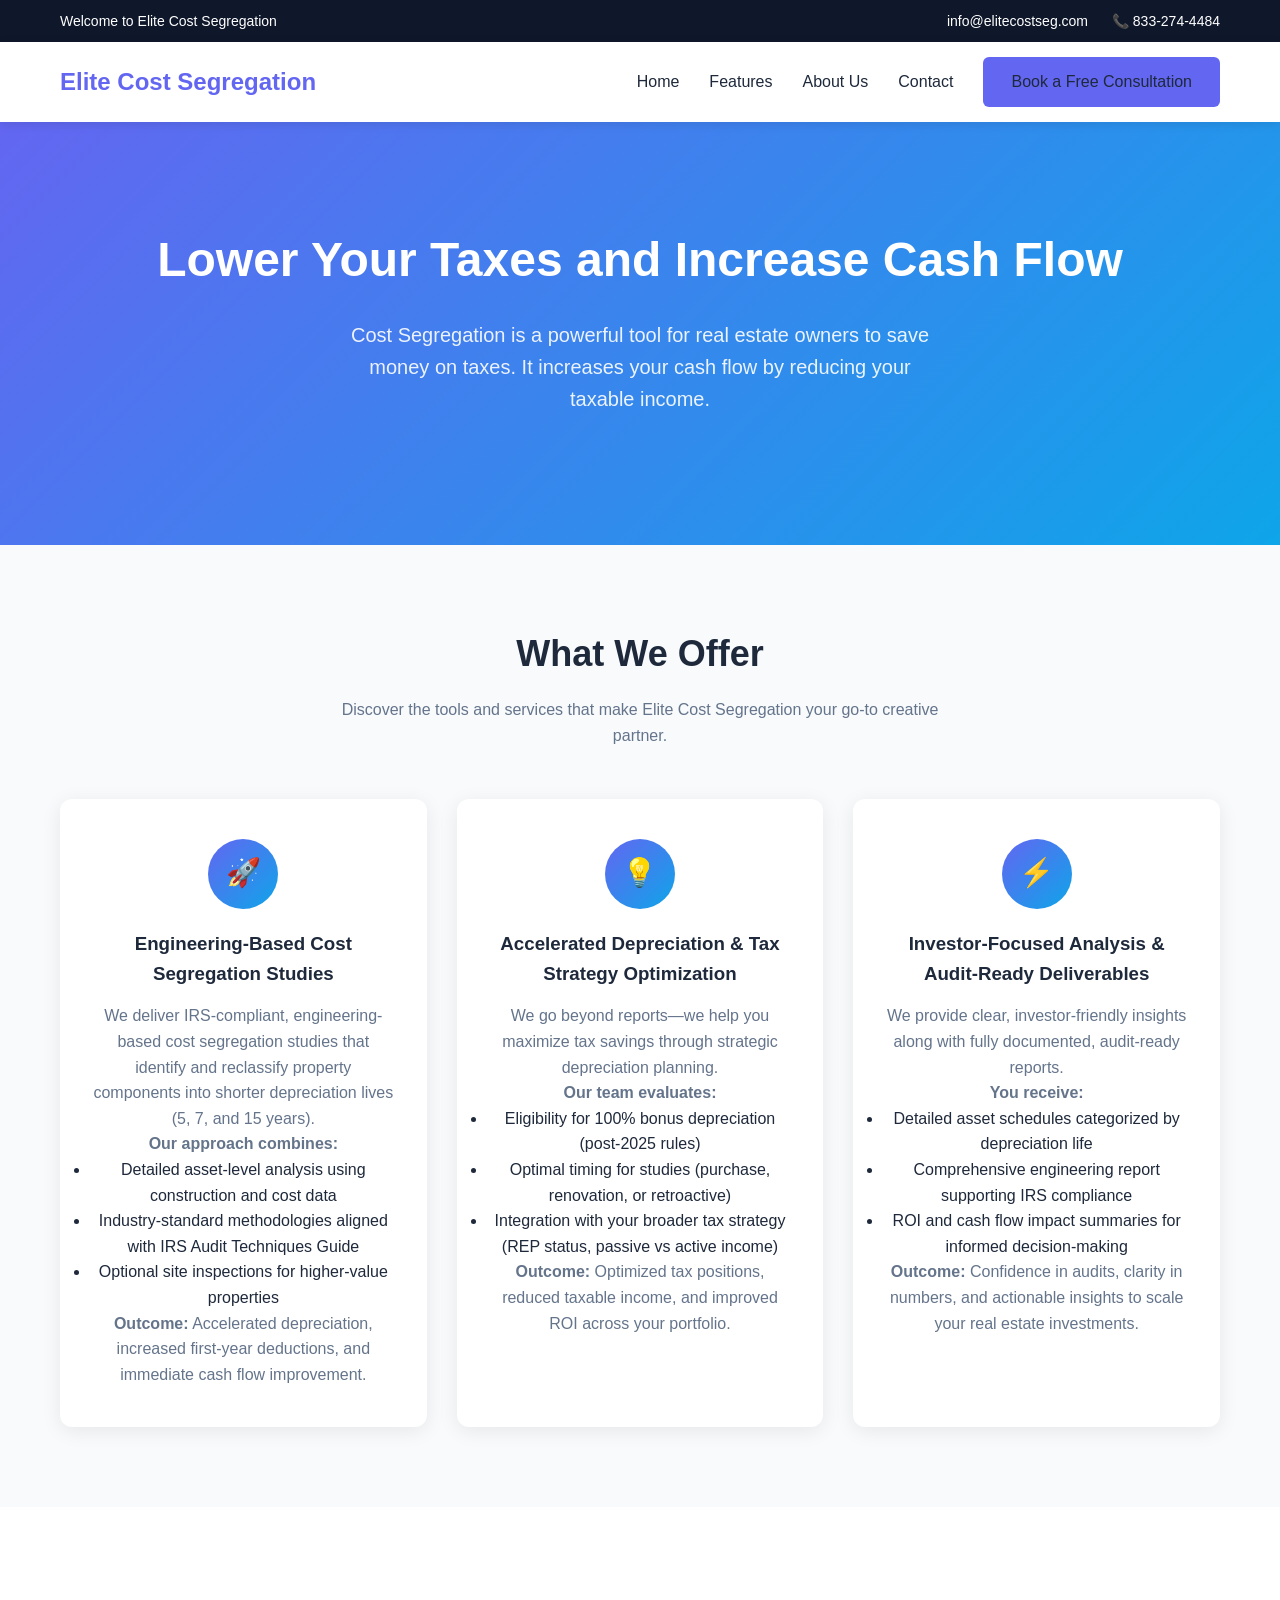
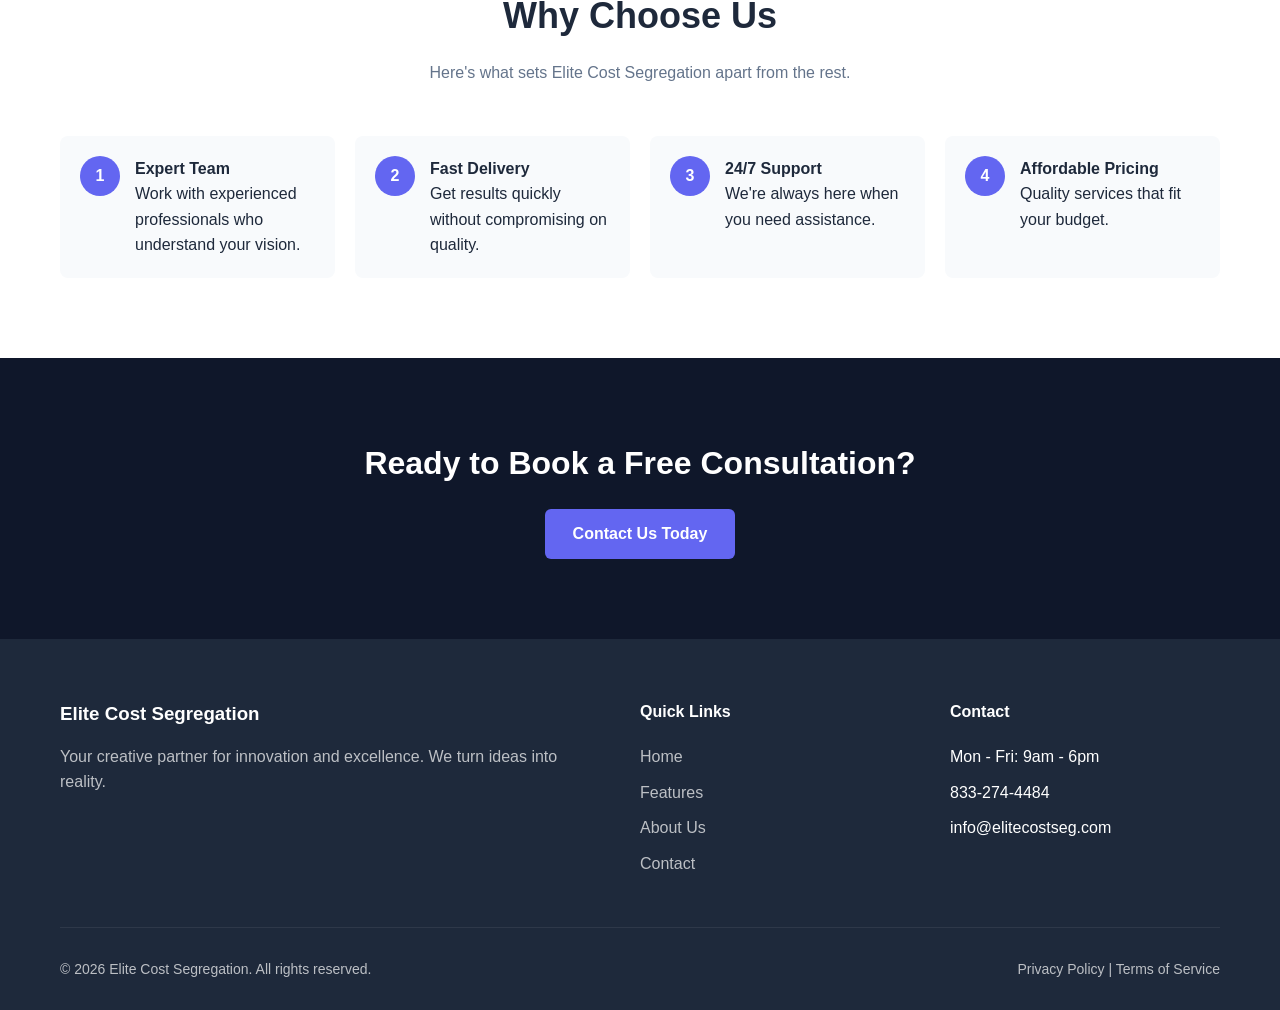
==== index.html @ 0d9f43e3 "removed test section, and added relevant verbiage" ====
<!DOCTYPE html>
<html lang="en">
<head>
    <meta charset="UTF-8">
    <meta name="viewport" content="width=device-width, initial-scale=1.0">
    <title>Elite Cost Segregation</title>
    <link rel="stylesheet" href="styles.css">
</head>
<body>
    <!-- Top Bar -->
    <div class="top-bar">
        <div class="container">
            <span>Welcome to Elite Cost Segregation</span>
            <div>
                <a href="mailto:info@elitecostseg.com">info@elitecostseg.com</a>
                <a href="tel:+18332744484">📞 833-274-4484</a>
            </div>
        </div>
    </div>

    <!-- Navigation -->
    <nav class="navbar">
        <div class="container">
            <a href="index.html" class="logo">Elite Cost Segregation</a>
            <ul class="nav-links">
                <li><a href="index.html">Home</a></li>
                <li><a href="#features">Features</a></li>
                <li><a href="faqs.html">About Us</a></li>
                <li><a href="contact.html">Contact</a></li>
                <li><a href="get-started.html" class="btn btn-primary">Book a Free Consultation</a></li>
            </ul>
        </div>
    </nav>

    <!-- Hero Section -->
    <section class="hero">
        <div class="container">
            <h1>Lower Your Taxes and Increase Cash Flow</h1>
            <p>Cost Segregation is a powerful tool for real estate owners to save money on taxes. It increases your cash flow by reducing your taxable income.</p>
            
        </div>
    </section>

    <!-- Features Section -->
    <section class="section features" id="features">
        <div class="container">
            <div class="section-title">
                <h2>What We Offer</h2>
                <p>Discover the tools and services that make Elite Cost Segregation your go-to creative partner.</p>
            </div>
            
            <div class="feature-grid">
                <div class="feature-card">
                    <div class="feature-icon">🚀</div>
                    <h3>Engineering-Based Cost Segregation Studies</h3>
                    <p>We deliver IRS-compliant, engineering-based cost segregation studies that identify and reclassify property components into shorter depreciation lives (5, 7, and 15 years).</p>
                    <p><strong>Our approach combines:</strong></p>
                    <ul>
                        <li>Detailed asset-level analysis using construction and cost data</li>
                        <li>Industry-standard methodologies aligned with IRS Audit Techniques Guide</li>
                        <li>Optional site inspections for higher-value properties</li>
                    </ul>
                    <p><strong>Outcome:</strong> Accelerated depreciation, increased first-year deductions, and immediate cash flow improvement.</p>
                </div>
                
                <div class="feature-card">
                    <div class="feature-icon">💡</div>
                    <h3>Accelerated Depreciation & Tax Strategy Optimization</h3>
                    <p>We go beyond reports—we help you maximize tax savings through strategic depreciation planning.</p>
                    <p><strong>Our team evaluates:</strong></p>
                    <ul>
                        <li>Eligibility for 100% bonus depreciation (post-2025 rules)</li>
                        <li>Optimal timing for studies (purchase, renovation, or retroactive)</li>
                        <li>Integration with your broader tax strategy (REP status, passive vs active income)</li>
                    </ul>
                    <p><strong>Outcome:</strong> Optimized tax positions, reduced taxable income, and improved ROI across your portfolio.</p>
                </div>
                
                <div class="feature-card">
                    <div class="feature-icon">⚡</div>
                    <h3>Investor-Focused Analysis & Audit-Ready Deliverables</h3>
                    <p>We provide clear, investor-friendly insights along with fully documented, audit-ready reports.</p>
                    <p><strong>You receive:</strong></p>
                    <ul>
                        <li>Detailed asset schedules categorized by depreciation life</li>
                        <li>Comprehensive engineering report supporting IRS compliance</li>
                        <li>ROI and cash flow impact summaries for informed decision-making</li>
                    </ul>
                    <p><strong>Outcome:</strong> Confidence in audits, clarity in numbers, and actionable insights to scale your real estate investments.</p>
                </div>
            </div>
        </div>
    </section>

    <!-- Benefits Section -->
    <section class="section" id="benefits">
        <div class="container">
            <div class="section-title">
                <h2>Why Choose Us</h2>
                <p>Here's what sets Elite Cost Segregation apart from the rest.</p>
            </div>
            
            <div class="benefits-grid">
                <div class="benefit-item">
                    <div class="benefit-number">1</div>
                    <div>
                        <h4>Expert Team</h4>
                        <p>Work with experienced professionals who understand your vision.</p>
                    </div>
                </div>
                
                <div class="benefit-item">
                    <div class="benefit-number">2</div>
                    <div>
                        <h4>Fast Delivery</h4>
                        <p>Get results quickly without compromising on quality.</p>
                    </div>
                </div>
                
                <div class="benefit-item">
                    <div class="benefit-number">3</div>
                    <div>
                        <h4>24/7 Support</h4>
                        <p>We're always here when you need assistance.</p>
                    </div>
                </div>
                
                <div class="benefit-item">
                    <div class="benefit-number">4</div>
                    <div>
                        <h4>Affordable Pricing</h4>
                        <p>Quality services that fit your budget.</p>
                    </div>
                </div>
            </div>
        </div>
    </section>

    <!-- CTA Section -->
    <section class="section cta">
        <div class="container">
            <h2>Ready to Book a Free Consultation?</h2>
            <a href="contact.html" class="btn btn-primary">Contact Us Today</a>
        </div>
    </section>

    <!-- Footer -->
    <footer class="footer">
        <div class="container">
            <div class="footer-grid">
                <div class="footer-brand">
                    <h3>Elite Cost Segregation</h3>
                    <p>Your creative partner for innovation and excellence. We turn ideas into reality.</p>
                </div>
                
                <div>
                    <h4>Quick Links</h4>
                    <ul>
                        <li><a href="index.html">Home</a></li>
                        <li><a href="#features">Features</a></li>
                        <li><a href="faqs.html">About Us</a></li>
                        <li><a href="contact.html">Contact</a></li>
                    </ul>
                </div>
                
                <div>
                    <h4>Contact</h4>
                    <ul>
                        <li>Mon - Fri: 9am - 6pm</li>
                        <li>833-274-4484</li>
                        <li>info@elitecostseg.com</li>
                    </ul>
                </div>
                
            </div>
            
            <div class="footer-bottom">
                <span>© 2026 Elite Cost Segregation. All rights reserved.</span>
                <span>Privacy Policy | Terms of Service</span>
            </div>
        </div>
    </footer>
</body>
</html>
---- styles.css ----
* {
    margin: 0;
    padding: 0;
    box-sizing: border-box;
}

:root {
    --primary: #6366f1;
    --primary-dark: #4f46e5;
    --secondary: #0ea5e9;
    --dark: #1e293b;
    --darker: #0f172a;
    --light: #f8fafc;
    --gray: #64748b;
    --white: #ffffff;
}

body {
    font-family: -apple-system, BlinkMacSystemFont, "Segoe UI", Roboto, Helvetica, Arial, sans-serif;
    color: var(--dark);
    line-height: 1.6;
}

a {
    text-decoration: none;
    color: inherit;
}

/* Top Bar */
.top-bar {
    background: var(--darker);
    color: var(--white);
    padding: 10px 0;
    font-size: 0.875rem;
}

.top-bar .container {
    display: flex;
    justify-content: space-between;
    align-items: center;
}

.top-bar a {
    color: var(--white);
    margin-left: 20px;
}

.top-bar a:hover {
    color: var(--secondary);
}

/* Container */
.container {
    max-width: 1200px;
    margin: 0 auto;
    padding: 0 20px;
}

/* Navigation */
.navbar {
    background: var(--white);
    padding: 15px 0;
    box-shadow: 0 2px 10px rgba(0,0,0,0.1);
    position: sticky;
    top: 0;
    z-index: 100;
}

.navbar .container {
    display: flex;
    justify-content: space-between;
    align-items: center;
}

.logo {
    font-size: 1.5rem;
    font-weight: 700;
    color: var(--primary);
}

.nav-links {
    display: flex;
    list-style: none;
    gap: 30px;
    align-items: center;
}

.nav-links a {
    color: var(--dark);
    font-weight: 500;
    transition: color 0.3s;
}

.nav-links a:hover {
    color: var(--primary);
}

/* Buttons */
.btn {
    display: inline-block;
    padding: 12px 28px;
    border-radius: 6px;
    font-weight: 600;
    transition: all 0.3s;
    cursor: pointer;
    border: none;
}

.btn-primary {
    background: var(--primary);
    color: var(--white);
}

.btn-primary:hover {
    background: var(--primary-dark);
}

.btn-outline {
    border: 2px solid var(--primary);
    color: var(--primary);
    background: transparent;
}

.btn-outline:hover {
    background: var(--primary);
    color: var(--white);
}

/* Hero Section */
.hero {
    background: linear-gradient(135deg, var(--primary) 0%, var(--secondary) 100%);
    color: var(--white);
    padding: 100px 0;
    text-align: center;
}

.hero h1 {
    font-size: 3rem;
    margin-bottom: 20px;
}

.hero p {
    font-size: 1.25rem;
    margin-bottom: 30px;
    opacity: 0.9;
    max-width: 600px;
    margin-left: auto;
    margin-right: auto;
}

/* Stats */
.stats {
    display: flex;
    justify-content: center;
    gap: 60px;
    margin-top: 50px;
    flex-wrap: wrap;
}

.stat {
    text-align: center;
}

.stat-number {
    font-size: 2.5rem;
    font-weight: 700;
}

.stat-label {
    font-size: 0.875rem;
    opacity: 0.8;
}

/* Sections */
.section {
    padding: 80px 0;
}

.section-title {
    text-align: center;
    margin-bottom: 50px;
}

.section-title h2 {
    font-size: 2.25rem;
    color: var(--dark);
    margin-bottom: 15px;
}

.section-title p {
    color: var(--gray);
    max-width: 600px;
    margin: 0 auto;
}

/* Feature Cards */
.features {
    background: var(--light);
}

.feature-grid {
    display: grid;
    grid-template-columns: repeat(auto-fit, minmax(300px, 1fr));
    gap: 30px;
}

.feature-card {
    background: var(--white);
    padding: 40px 30px;
    border-radius: 12px;
    box-shadow: 0 4px 20px rgba(0,0,0,0.08);
    text-align: center;
    transition: transform 0.3s;
}

.feature-card:hover {
    transform: translateY(-5px);
}

.feature-icon {
    width: 70px;
    height: 70px;
    background: linear-gradient(135deg, var(--primary), var(--secondary));
    border-radius: 50%;
    display: flex;
    align-items: center;
    justify-content: center;
    margin: 0 auto 20px;
    font-size: 1.75rem;
}

.feature-card h3 {
    margin-bottom: 15px;
    color: var(--dark);
}

.feature-card p {
    color: var(--gray);
}

/* Benefits Section */
.benefits-grid {
    display: grid;
    grid-template-columns: repeat(auto-fit, minmax(250px, 1fr));
    gap: 20px;
}

.benefit-item {
    display: flex;
    align-items: flex-start;
    gap: 15px;
    padding: 20px;
    background: var(--light);
    border-radius: 8px;
}

.benefit-number {
    width: 40px;
    height: 40px;
    background: var(--primary);
    color: var(--white);
    border-radius: 50%;
    display: flex;
    align-items: center;
    justify-content: center;
    font-weight: 700;
    flex-shrink: 0;
}

/* CTA Section */
.cta {
    background: var(--darker);
    color: var(--white);
    text-align: center;
}

.cta h2 {
    font-size: 2rem;
    margin-bottom: 20px;
}

.cta p {
    margin-bottom: 30px;
    opacity: 0.8;
}

/* Footer */
.footer {
    background: var(--dark);
    color: var(--white);
    padding: 60px 0 30px;
}

.footer-grid {
    display: grid;
    grid-template-columns: 2fr 1fr 1fr;
    gap: 40px;
    margin-bottom: 40px;
}

.footer-brand p {
    opacity: 0.7;
    margin-top: 15px;
}

.footer h4 {
    margin-bottom: 20px;
    font-size: 1rem;
}

.footer ul {
    list-style: none;
}

.footer ul li {
    margin-bottom: 10px;
}

.footer ul a {
    opacity: 0.7;
    transition: opacity 0.3s;
}

.footer ul a:hover {
    opacity: 1;
    color: var(--secondary);
}

.footer-bottom {
    border-top: 1px solid rgba(255,255,255,0.1);
    padding-top: 30px;
    display: flex;
    justify-content: space-between;
    opacity: 0.7;
    font-size: 0.875rem;
}

/* Contact Page */
.page-header {
    background: linear-gradient(135deg, var(--primary) 0%, var(--secondary) 100%);
    color: var(--white);
    padding: 80px 0;
    text-align: center;
}

.page-header h1 {
    font-size: 2.75rem;
    font-weight: 700;
}

.contact-section {
    padding: 80px 0;
    background: var(--light);
}

.contact-grid {
    display: grid;
    grid-template-columns: 1.2fr 1fr;
    gap: 0;
    align-items: stretch;
    border-radius: 16px;
    overflow: hidden;
    box-shadow: 0 8px 40px rgba(0,0,0,0.12);
}

.contact-form {
    background: var(--white);
    padding: 50px 45px;
}

.contact-form h2 {
    margin-bottom: 35px;
    color: var(--dark);
    font-size: 1.75rem;
}

.form-row {
    display: grid;
    grid-template-columns: 1fr 1fr;
    gap: 20px;
}

.form-group {
    margin-bottom: 22px;
}

.form-group label {
    display: block;
    margin-bottom: 8px;
    font-weight: 600;
    font-size: 0.875rem;
    color: var(--dark);
}

.form-group input,
.form-group textarea {
    width: 100%;
    padding: 14px 16px;
    border: 1px solid #d1d5db;
    border-radius: 8px;
    font-size: 1rem;
    font-family: inherit;
    transition: border-color 0.3s, box-shadow 0.3s;
    background: #f9fafb;
}

.form-group input:focus,
.form-group textarea:focus {
    outline: none;
    border-color: var(--primary);
    box-shadow: 0 0 0 3px rgba(99, 102, 241, 0.15);
    background: var(--white);
}

.form-group textarea {
    resize: vertical;
    min-height: 110px;
}

.char-count {
    display: block;
    text-align: right;
    font-size: 0.75rem;
    color: var(--gray);
    margin-top: 6px;
}

.btn-submit {
    width: 100%;
    padding: 16px;
    font-size: 1rem;
    border-radius: 8px;
    margin-top: 5px;
}

/* Contact Info Panel - dark side panel */
.contact-info-panel {
    background: var(--darker);
    color: var(--white);
    padding: 50px 40px;
    display: flex;
    flex-direction: column;
    justify-content: center;
}

.info-intro {
    font-size: 1rem;
    line-height: 1.7;
    opacity: 0.85;
    margin-bottom: 40px;
}

.info-block {
    display: flex;
    align-items: center;
    gap: 16px;
    margin-bottom: 28px;
}

.info-block-icon {
    width: 48px;
    height: 48px;
    background: rgba(255,255,255,0.1);
    border-radius: 50%;
    display: flex;
    align-items: center;
    justify-content: center;
    font-size: 1.25rem;
    flex-shrink: 0;
}

.info-block h3 {
    font-size: 0.8rem;
    text-transform: uppercase;
    letter-spacing: 0.05em;
    opacity: 0.6;
    font-weight: 500;
    margin-bottom: 4px;
}

.info-block p {
    font-size: 1.05rem;
    font-weight: 500;
    margin: 0;
}

.social-links {
    margin-top: 35px;
    padding-top: 30px;
    border-top: 1px solid rgba(255,255,255,0.15);
}

.social-links h3 {
    font-size: 0.85rem;
    text-transform: uppercase;
    letter-spacing: 0.05em;
    opacity: 0.6;
    font-weight: 500;
    margin-bottom: 15px;
}

.social-icons {
    display: flex;
    gap: 12px;
}

.social-icon {
    width: 42px;
    height: 42px;
    border-radius: 50%;
    background: rgba(255,255,255,0.1);
    display: flex;
    align-items: center;
    justify-content: center;
    color: var(--white);
    font-weight: 700;
    font-size: 0.9rem;
    transition: background 0.3s;
}

.social-icon:hover {
    background: var(--primary);
}

/* CTA Banner */
.cta-banner {
    background: linear-gradient(135deg, var(--primary) 0%, var(--secondary) 100%);
    color: var(--white);
    text-align: center;
    padding: 80px 0;
}

.cta-banner h2 {
    font-size: 2rem;
    margin-bottom: 15px;
}

.cta-banner p {
    opacity: 0.9;
    margin-bottom: 30px;
    max-width: 600px;
    margin-left: auto;
    margin-right: auto;
}

.btn-cta {
    background: var(--white);
    color: var(--primary);
    padding: 20px 50px;
    border-radius: 50px;
    font-weight: 700;
    font-size: 1.25rem;
    display: inline-block;
    transition: all 0.3s;
    box-shadow: 0 4px 15px rgba(0,0,0,0.15);
}

.btn-cta:hover {
    background: var(--light);
    transform: translateY(-3px);
    box-shadow: 0 8px 25px rgba(0,0,0,0.2);
}

/* FAQ Page */
.faq-section {
    padding: 70px 0;
    background: var(--light);
}

.faq-list {
    max-width: 800px;
    margin: 0 auto;
}

.faq-item {
    background: var(--white);
    border-radius: 10px;
    margin-bottom: 12px;
    box-shadow: 0 2px 8px rgba(0,0,0,0.06);
    overflow: hidden;
}

.faq-question {
    width: 100%;
    display: flex;
    justify-content: space-between;
    align-items: center;
    padding: 20px 25px;
    background: none;
    border: none;
    font-size: 1rem;
    font-weight: 600;
    color: var(--dark);
    cursor: pointer;
    text-align: left;
    font-family: inherit;
    gap: 15px;
    transition: color 0.3s;
}

.faq-question:hover {
    color: var(--primary);
}

.faq-icon {
    font-size: 1.5rem;
    font-weight: 300;
    flex-shrink: 0;
    transition: transform 0.3s;
    color: var(--primary);
}

.faq-item.open .faq-icon {
    transform: rotate(45deg);
}

.faq-answer {
    max-height: 0;
    overflow: hidden;
    transition: max-height 0.35s ease, padding 0.35s ease;
    padding: 0 25px;
}

.faq-item.open .faq-answer {
    max-height: 500px;
    padding: 0 25px 25px;
}

.faq-answer p {
    color: var(--gray);
    line-height: 1.7;
    margin-bottom: 10px;
}

.faq-answer ul {
    color: var(--gray);
    margin: 10px 0 10px 20px;
    line-height: 1.8;
}

.faq-cta-text {
    text-align: center;
    margin-top: 40px;
    color: var(--gray);
    font-size: 1.05rem;
}

.faq-cta-text a {
    color: var(--primary);
    font-weight: 600;
}

/* Get Started Page */
.gs-hero {
    background: linear-gradient(135deg, var(--primary) 0%, var(--secondary) 100%);
    color: var(--white);
    padding: 80px 0 100px;
    text-align: center;
}

.gs-hero-content {
    max-width: 650px;
    margin: 0 auto 50px;
}

.gs-hero-content h1 {
    font-size: 2.5rem;
    font-weight: 700;
    margin-bottom: 16px;
}

.gs-hero-content p {
    font-size: 1.15rem;
    opacity: 0.9;
}

.gs-form-card {
    max-width: 600px;
    margin: 0 auto;
    background: var(--white);
    border-radius: 16px;
    padding: 40px;
    box-shadow: 0 12px 50px rgba(0,0,0,0.2);
    color: var(--dark);
    text-align: left;
}

.gs-steps {
    display: flex;
    justify-content: center;
    gap: 10px;
    margin-bottom: 35px;
}

.gs-step {
    display: flex;
    align-items: center;
    gap: 8px;
    padding: 8px 16px;
    border-radius: 30px;
    background: var(--light);
    font-size: 0.8rem;
    font-weight: 600;
    color: var(--gray);
    transition: all 0.3s;
}

.gs-step.active {
    background: var(--primary);
    color: var(--white);
}

.gs-step-num {
    width: 24px;
    height: 24px;
    border-radius: 50%;
    background: rgba(0,0,0,0.1);
    display: flex;
    align-items: center;
    justify-content: center;
    font-size: 0.75rem;
    font-weight: 700;
}

.gs-step.active .gs-step-num {
    background: rgba(255,255,255,0.25);
}

.gs-form-step {
    display: none;
}

.gs-form-step.active {
    display: block;
}

.gs-form-card .form-group select {
    width: 100%;
    padding: 14px 16px;
    border: 1px solid #d1d5db;
    border-radius: 8px;
    font-size: 1rem;
    font-family: inherit;
    background: #f9fafb;
    transition: border-color 0.3s, box-shadow 0.3s;
    appearance: none;
}

.gs-form-card .form-group select:focus {
    outline: none;
    border-color: var(--primary);
    box-shadow: 0 0 0 3px rgba(99, 102, 241, 0.15);
    background: var(--white);
}

.gs-btn-row {
    display: flex;
    gap: 15px;
    margin-top: 5px;
}

.gs-btn-row .btn {
    flex: 1;
    padding: 14px;
    text-align: center;
    border-radius: 8px;
}

/* Testimonials */
.gs-testimonials {
    padding: 80px 0;
    background: var(--light);
    text-align: center;
}

.gs-testimonials h2 {
    font-size: 2rem;
    margin-bottom: 45px;
    color: var(--dark);
}

.gs-testimonial-grid {
    display: grid;
    grid-template-columns: repeat(auto-fit, minmax(280px, 1fr));
    gap: 25px;
    text-align: left;
}

.gs-testimonial-card {
    background: var(--white);
    padding: 30px;
    border-radius: 12px;
    box-shadow: 0 4px 20px rgba(0,0,0,0.08);
}

.gs-stars {
    color: #f59e0b;
    font-size: 1.1rem;
    margin-bottom: 15px;
}

.gs-testimonial-card p {
    color: var(--gray);
    line-height: 1.7;
    margin-bottom: 15px;
    font-style: italic;
}

.gs-author {
    font-weight: 600;
    color: var(--dark);
    font-size: 0.9rem;
}

/* Responsive */
@media (max-width: 768px) {
    .nav-links {
        display: none;
    }

    .hero h1 {
        font-size: 2rem;
    }

    .stats {
        gap: 30px;
    }

    .footer-grid {
        grid-template-columns: 1fr;
    }

    .contact-grid {
        grid-template-columns: 1fr;
    }

    .form-row {
        grid-template-columns: 1fr;
    }

    .contact-form {
        padding: 35px 25px;
    }

    .contact-info-panel {
        padding: 35px 25px;
    }

    .footer-bottom {
        flex-direction: column;
        gap: 10px;
        text-align: center;
    }

    .page-header h1 {
        font-size: 2rem;
    }

    .gs-hero-content h1 {
        font-size: 1.75rem;
    }

    .gs-form-card {
        padding: 25px 20px;
    }

    .gs-steps {
        flex-direction: column;
        align-items: center;
    }

    .gs-step-label {
        display: none;
    }
}
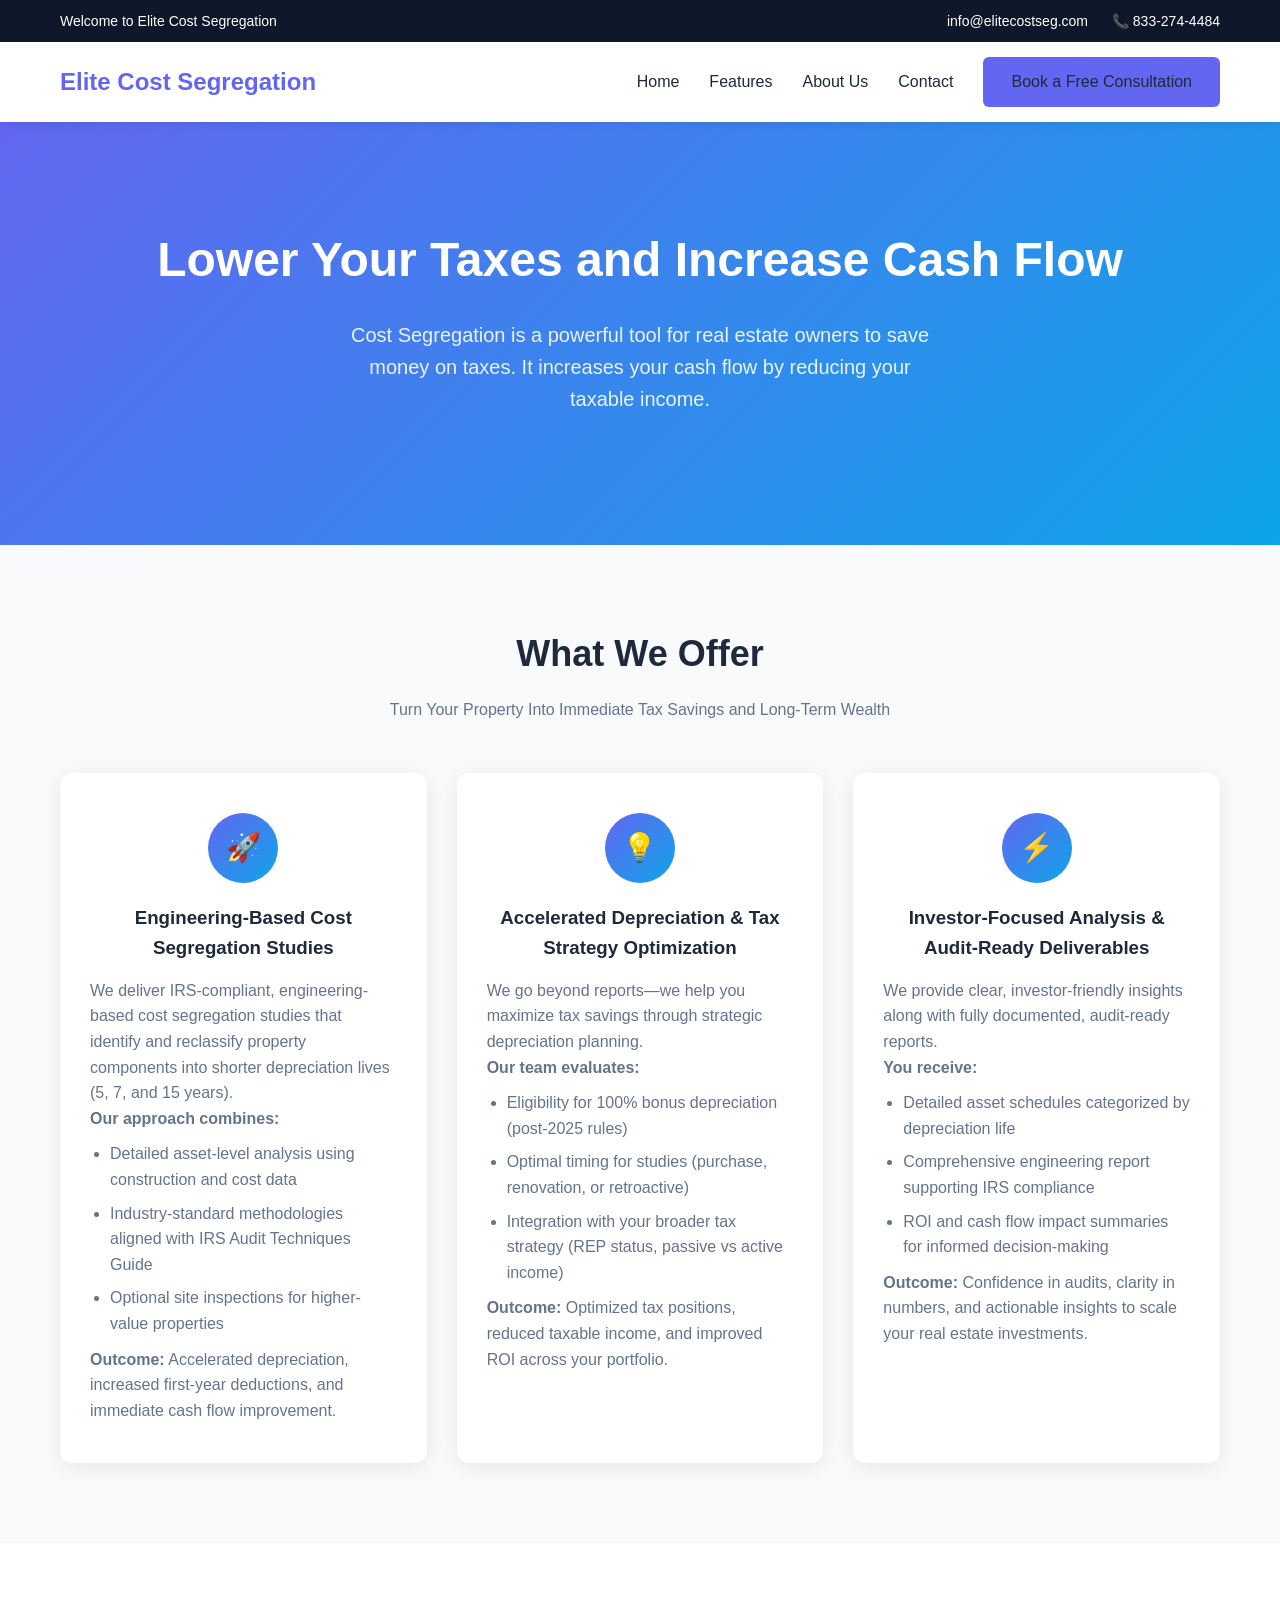
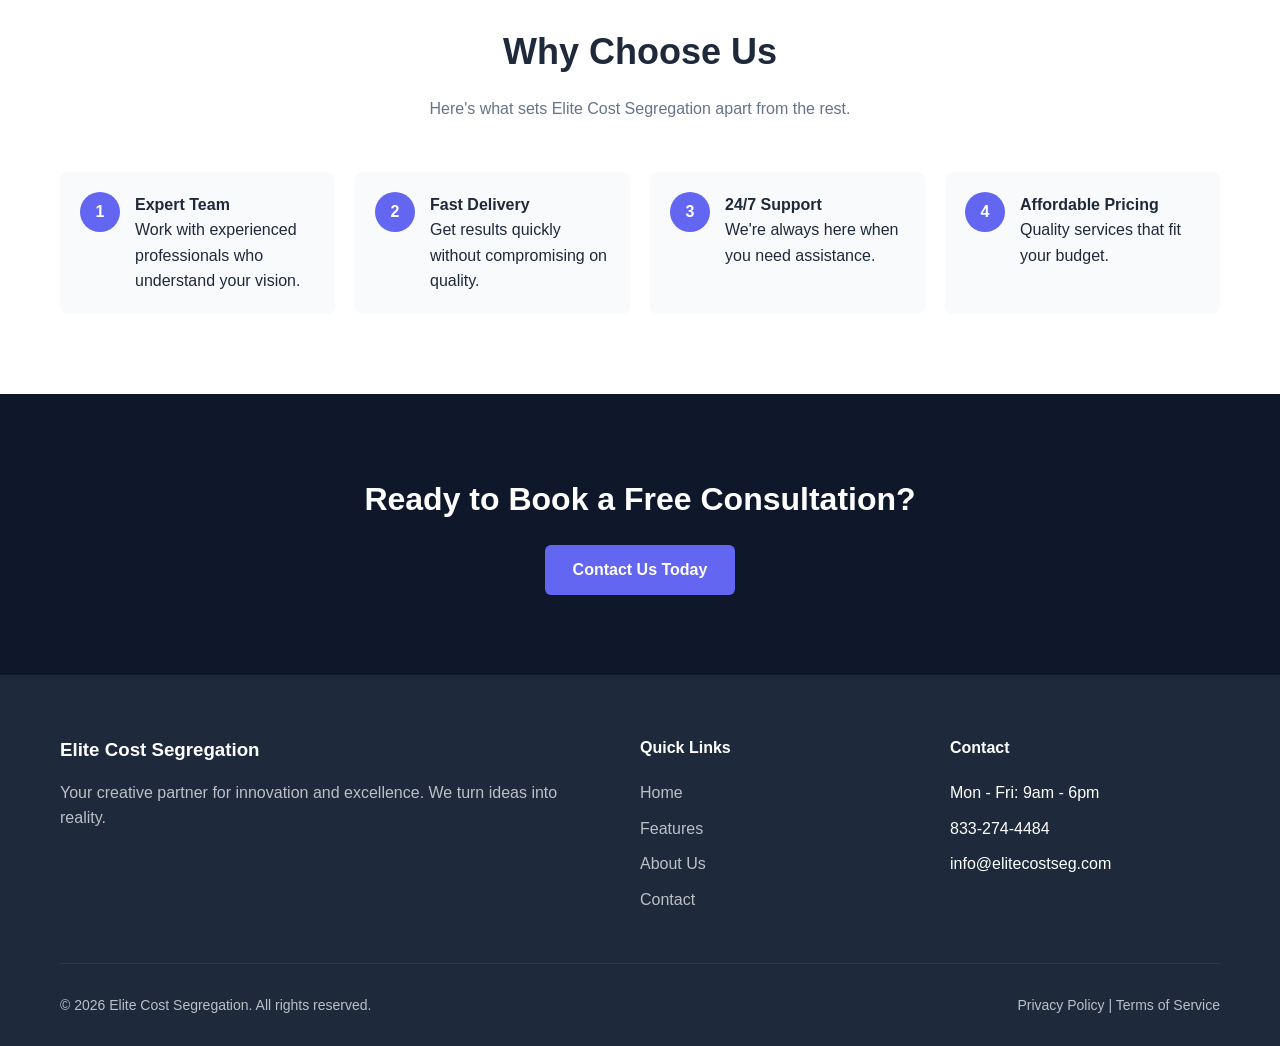
==== commit db2b65cd: "Year placed in service" ====
--- a/index.html
+++ b/index.html
@@ -46,7 +46,7 @@
         <div class="container">
             <div class="section-title">
                 <h2>What We Offer</h2>
-                <p>Discover the tools and services that make Elite Cost Segregation your go-to creative partner.</p>
+                <p>Turn Your Property Into Immediate Tax Savings and Long-Term Wealth</p>
             </div>
             
             <div class="feature-grid">
--- a/styles.css
+++ b/styles.css
@@ -209,7 +209,7 @@
     padding: 40px 30px;
     border-radius: 12px;
     box-shadow: 0 4px 20px rgba(0,0,0,0.08);
-    text-align: center;
+    text-align: left;
     transition: transform 0.3s;
 }
 
@@ -232,6 +232,17 @@
 .feature-card h3 {
     margin-bottom: 15px;
     color: var(--dark);
+    text-align: center;
+}
+
+.feature-card ul {
+    padding-left: 20px;
+    margin: 10px 0;
+}
+
+.feature-card li {
+    color: var(--gray);
+    margin-bottom: 8px;
 }
 
 .feature-card p {
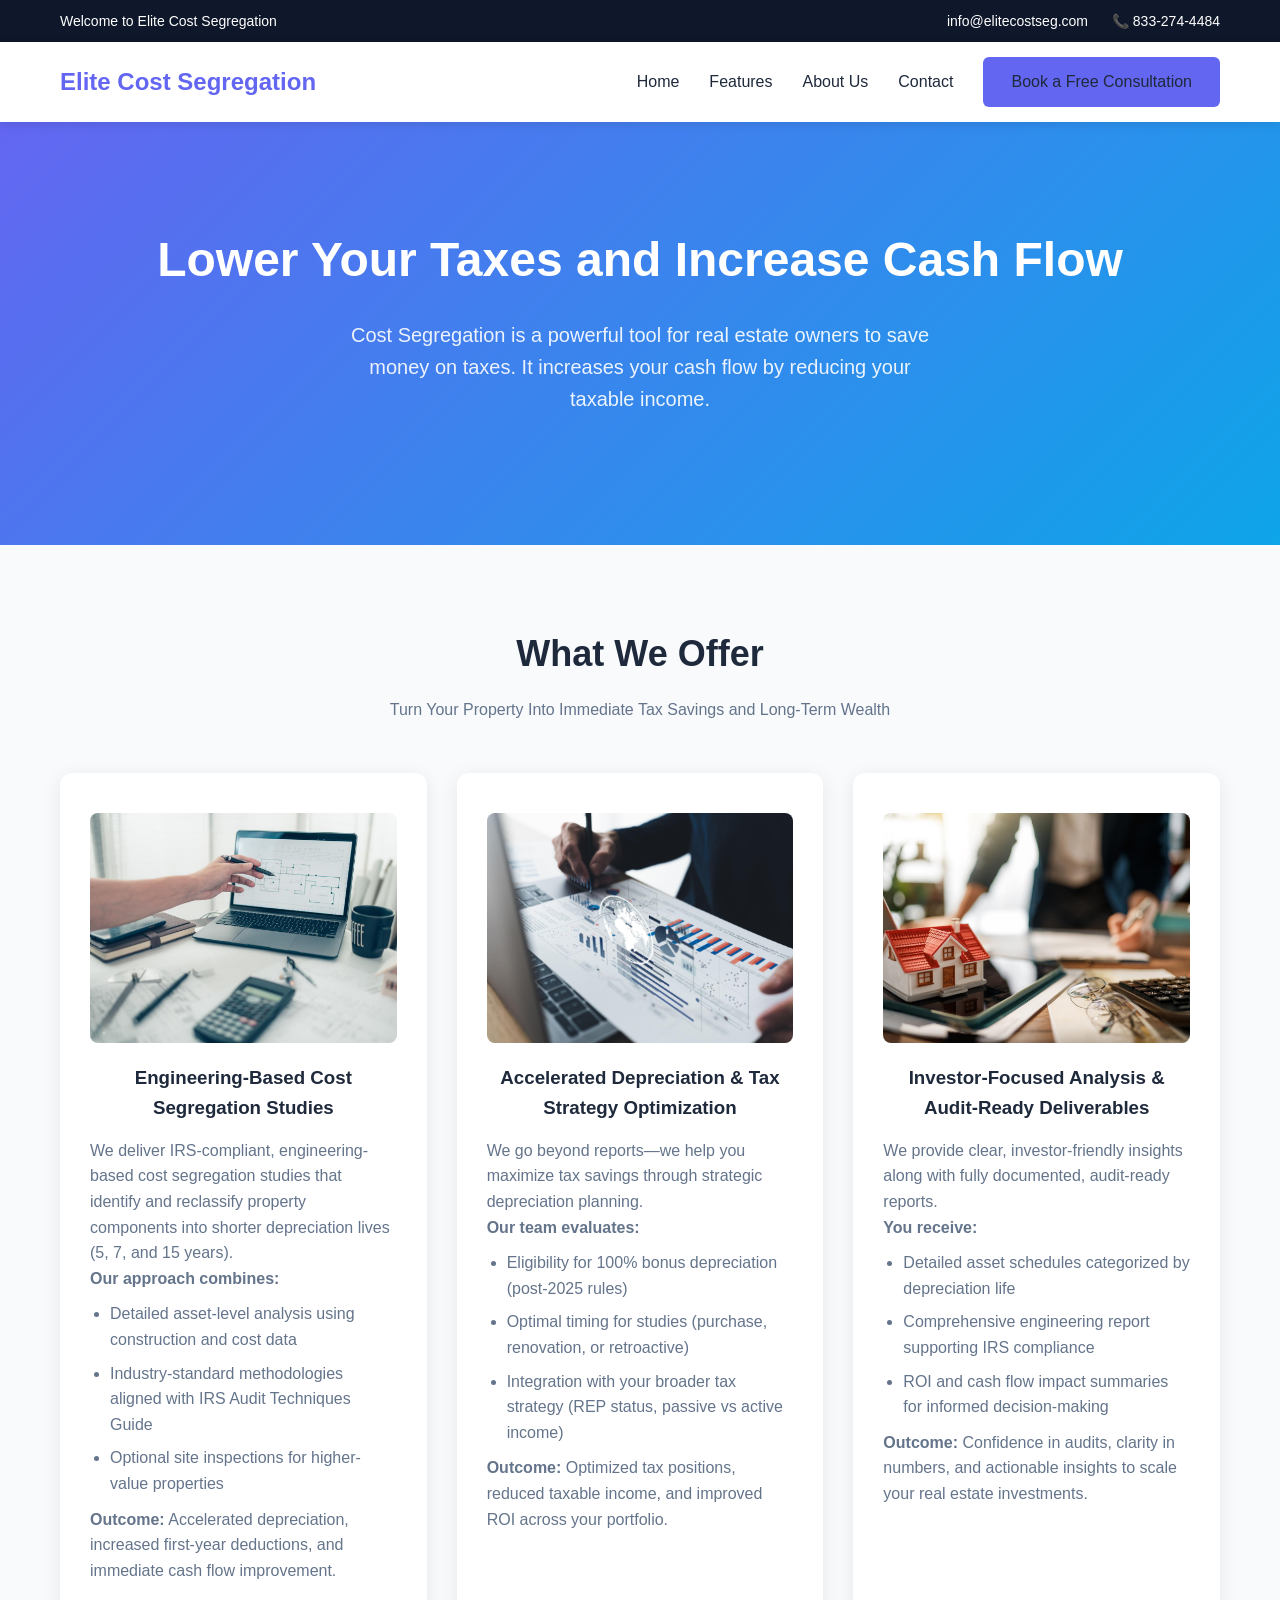
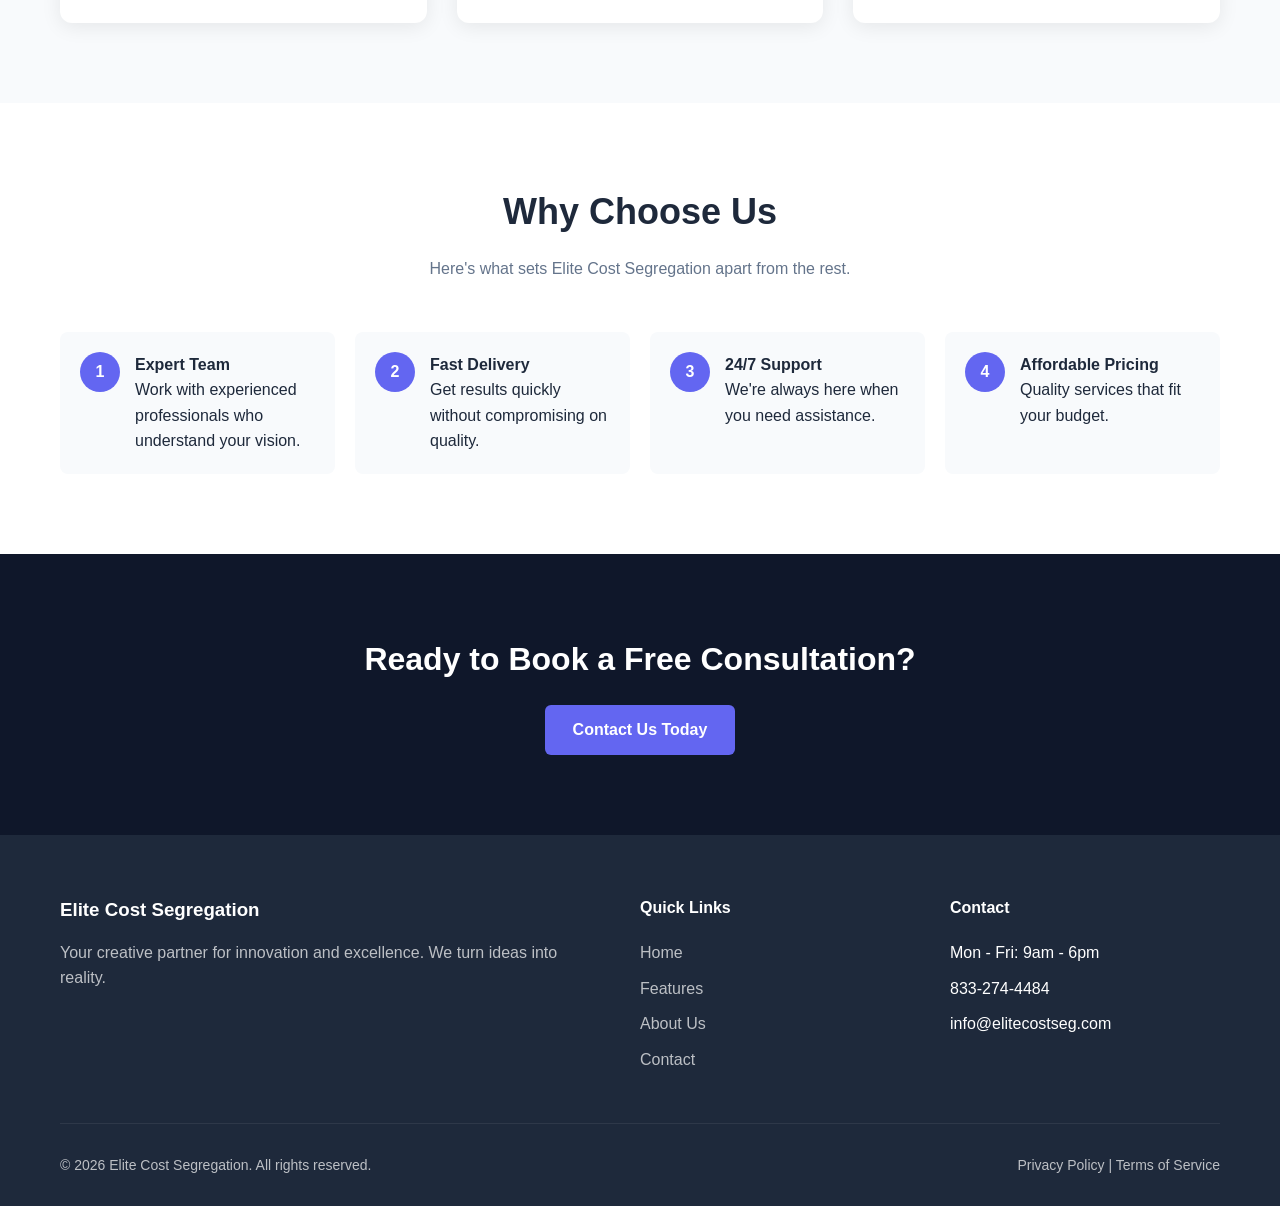
==== commit 39903c22: "carousel of images" ====
--- a/index.html
+++ b/index.html
@@ -51,7 +51,14 @@
             
             <div class="feature-grid">
                 <div class="feature-card">
-                    <div class="feature-icon">🚀</div>
+                    <div class="carousel">
+                        <img src="section1-pic1.jpg" alt="Cost Segregation 1" class="carousel-img active">
+                        <img src="section1-pic2.jpg" alt="Cost Segregation 2" class="carousel-img">
+                        <img src="section1-pic3.jpg" alt="Cost Segregation 3" class="carousel-img">
+                        <img src="section1-pic4.jpg" alt="Cost Segregation 4" class="carousel-img">
+                        <img src="section1-pic5.jpg" alt="Cost Segregation 5" class="carousel-img">
+                        <img src="section1-pic6.jpg" alt="Cost Segregation 6" class="carousel-img">
+                    </div>
                     <h3>Engineering-Based Cost Segregation Studies</h3>
                     <p>We deliver IRS-compliant, engineering-based cost segregation studies that identify and reclassify property components into shorter depreciation lives (5, 7, and 15 years).</p>
                     <p><strong>Our approach combines:</strong></p>
@@ -64,7 +71,14 @@
                 </div>
                 
                 <div class="feature-card">
-                    <div class="feature-icon">💡</div>
+                    <div class="carousel carousel-2">
+                        <img src="section2-pic1.jpg" alt="Tax Strategy 1" class="carousel-img active">
+                        <img src="section2-pic2.jpg" alt="Tax Strategy 2" class="carousel-img">
+                        <img src="section2-pic3.jpg" alt="Tax Strategy 3" class="carousel-img">
+                        <img src="section2-pic4.jpg" alt="Tax Strategy 4" class="carousel-img">
+                        <img src="section2-pic5.jpg" alt="Tax Strategy 5" class="carousel-img">
+                        <img src="section2-pic6.jpg" alt="Tax Strategy 6" class="carousel-img">
+                    </div>
                     <h3>Accelerated Depreciation & Tax Strategy Optimization</h3>
                     <p>We go beyond reports—we help you maximize tax savings through strategic depreciation planning.</p>
                     <p><strong>Our team evaluates:</strong></p>
@@ -77,7 +91,14 @@
                 </div>
                 
                 <div class="feature-card">
-                    <div class="feature-icon">⚡</div>
+                    <div class="carousel">
+                        <img src="section3-pic1.jpg" alt="Audit-Ready 1" class="carousel-img active">
+                        <img src="section3-pic2.jpg" alt="Audit-Ready 2" class="carousel-img">
+                        <img src="section3-pic3.jpg" alt="Audit-Ready 3" class="carousel-img">
+                        <img src="section3-pic4.jpg" alt="Audit-Ready 4" class="carousel-img">
+                        <img src="section3-pic5.jpg" alt="Audit-Ready 5" class="carousel-img">
+                        <img src="section3-pic6.jpg" alt="Audit-Ready 6" class="carousel-img">
+                    </div>
                     <h3>Investor-Focused Analysis & Audit-Ready Deliverables</h3>
                     <p>We provide clear, investor-friendly insights along with fully documented, audit-ready reports.</p>
                     <p><strong>You receive:</strong></p>
@@ -180,5 +201,16 @@
             </div>
         </div>
     </footer>
+    <script>
+        document.querySelectorAll('.carousel').forEach(carousel => {
+            const imgs = carousel.querySelectorAll('.carousel-img');
+            let current = 0;
+            setInterval(() => {
+                imgs[current].classList.remove('active');
+                current = (current + 1) % imgs.length;
+                imgs[current].classList.add('active');
+            }, 2000);
+        });
+    </script>
 </body>
 </html>
--- a/styles.css
+++ b/styles.css
@@ -233,6 +233,36 @@
     margin-bottom: 15px;
     color: var(--dark);
     text-align: center;
+}
+
+.feature-img {
+    width: 100%;
+    border-radius: 8px;
+    margin-bottom: 20px;
+}
+
+.carousel {
+    position: relative;
+    width: 100%;
+    border-radius: 8px;
+    overflow: hidden;
+    margin-bottom: 20px;
+    aspect-ratio: 4/3;
+}
+
+.carousel-img {
+    position: absolute;
+    top: 0;
+    left: 0;
+    width: 100%;
+    height: 100%;
+    object-fit: cover;
+    opacity: 0;
+    transition: opacity 0.8s ease;
+}
+
+.carousel-img.active {
+    opacity: 1;
 }
 
 .feature-card ul {
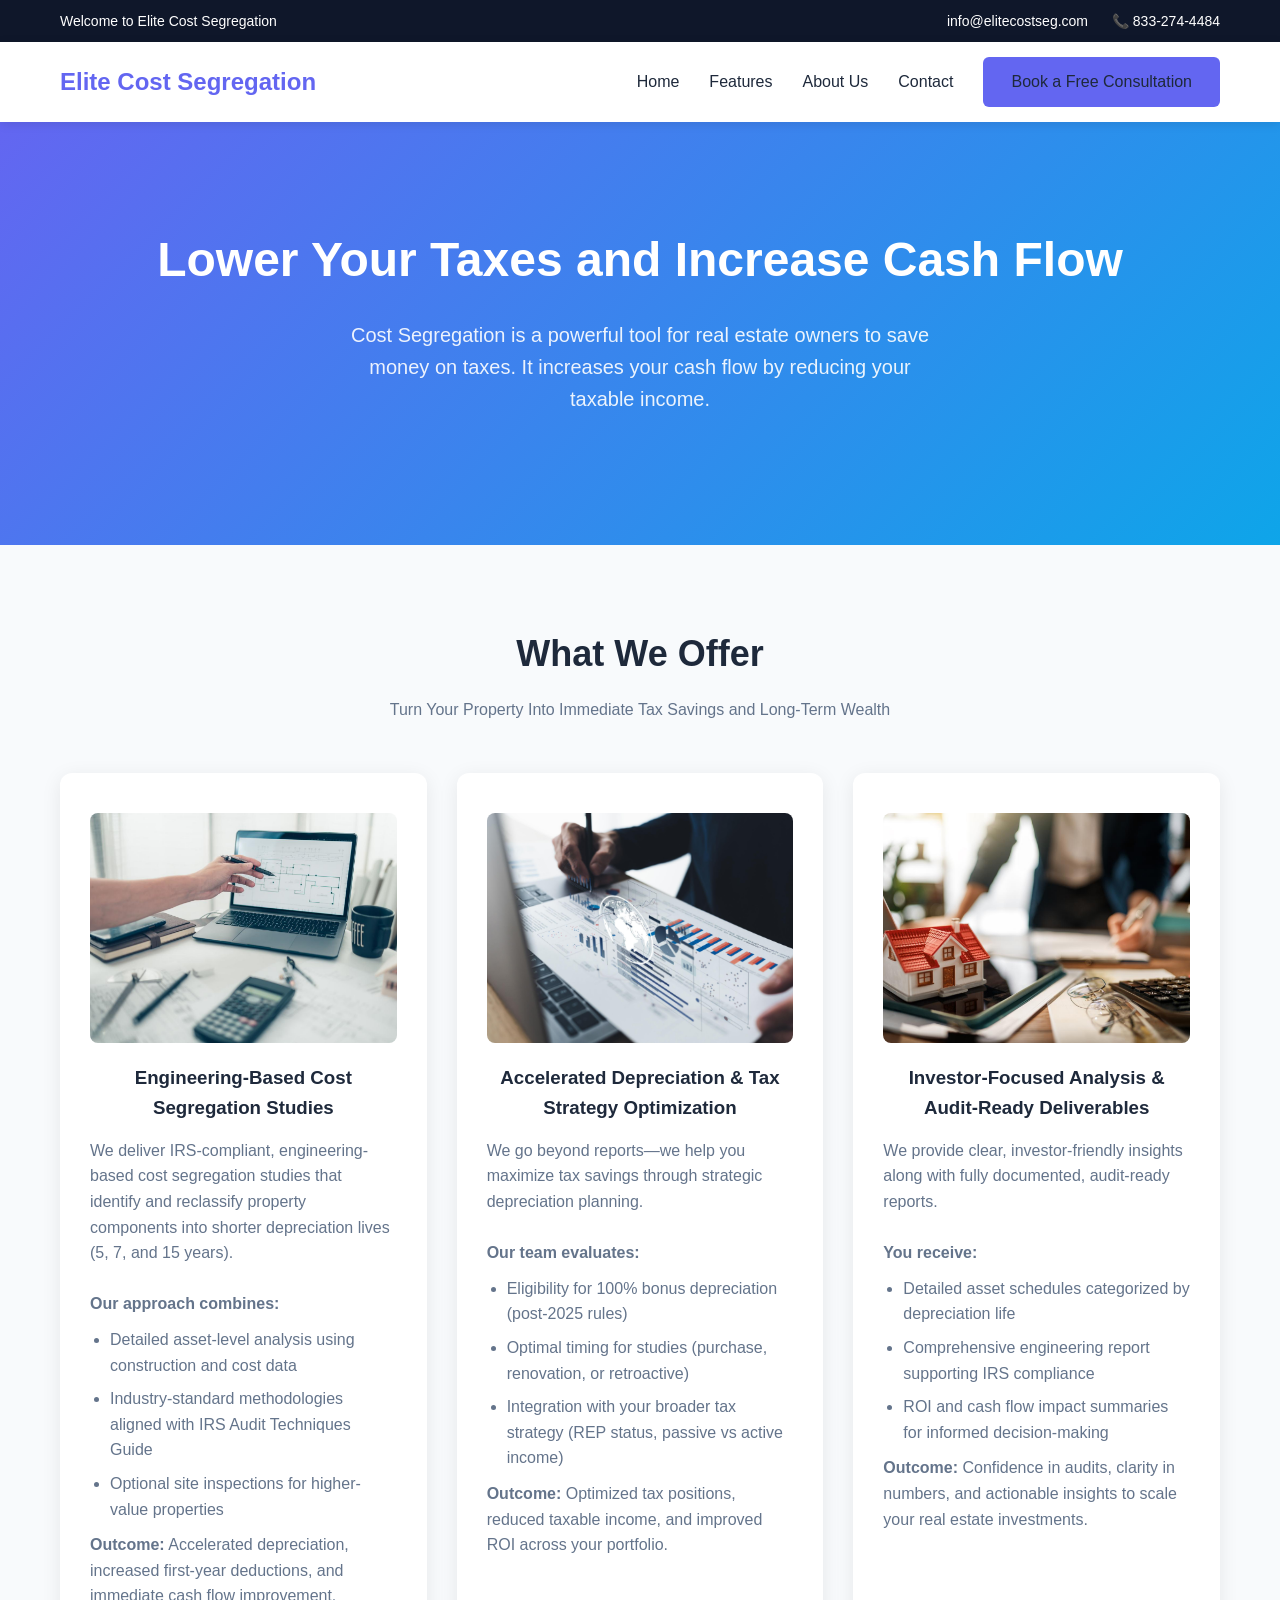
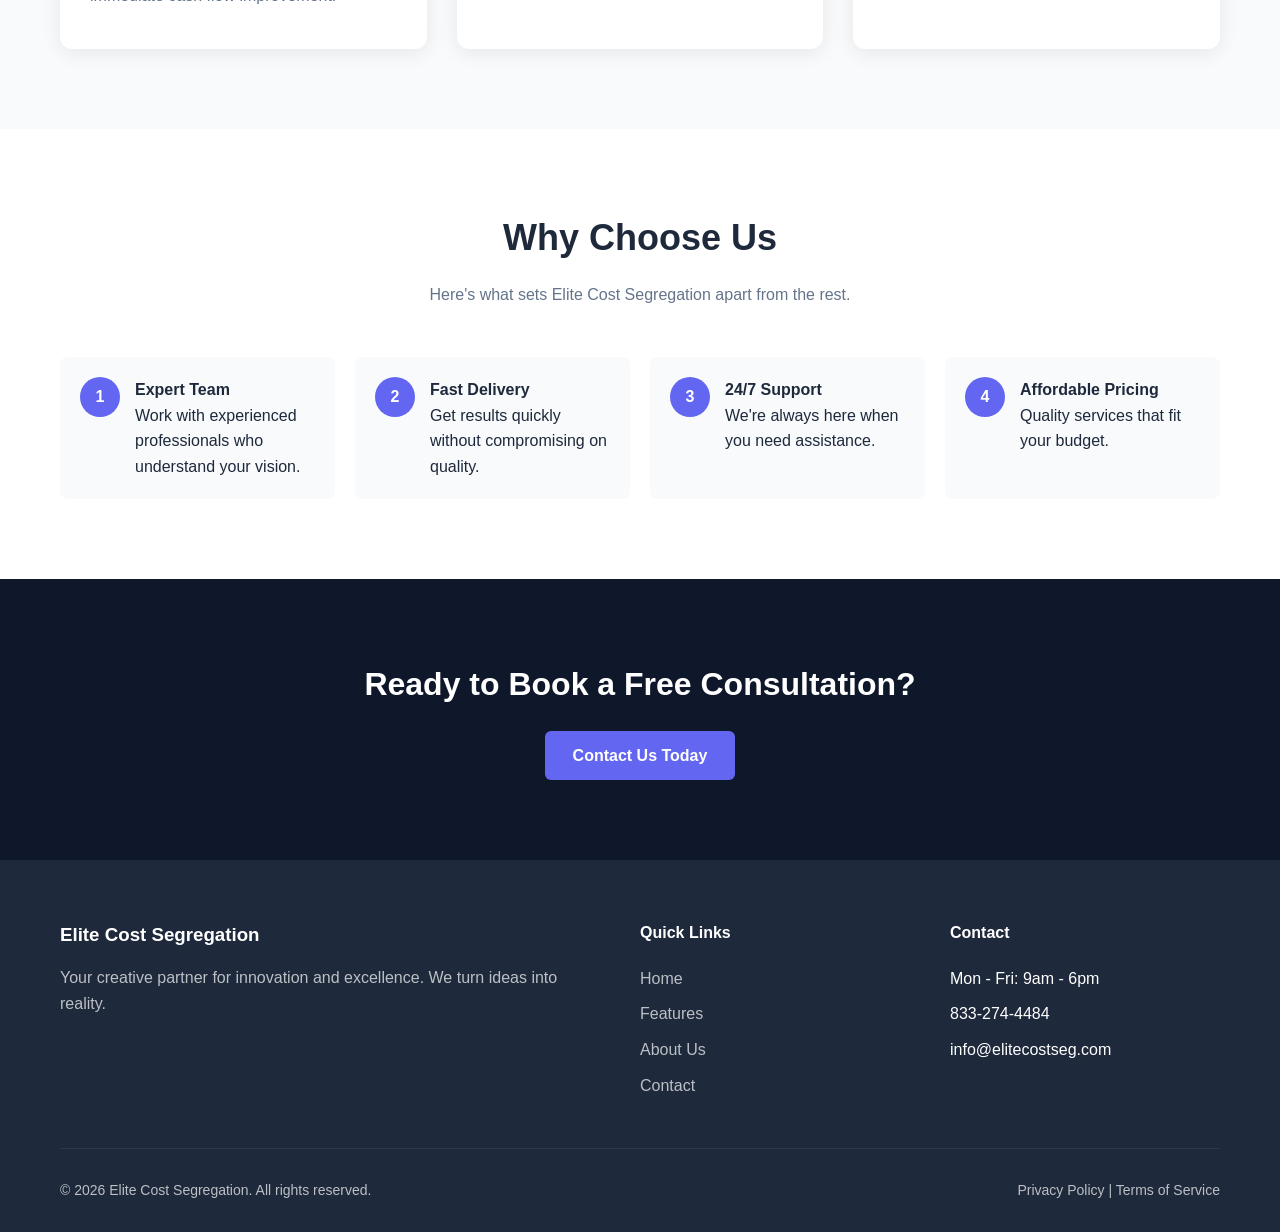
==== commit c1d07186: "add extra line in Test Section A, B, C" ====
--- a/index.html
+++ b/index.html
@@ -61,6 +61,7 @@
                     </div>
                     <h3>Engineering-Based Cost Segregation Studies</h3>
                     <p>We deliver IRS-compliant, engineering-based cost segregation studies that identify and reclassify property components into shorter depreciation lives (5, 7, and 15 years).</p>
+                    <br>
                     <p><strong>Our approach combines:</strong></p>
                     <ul>
                         <li>Detailed asset-level analysis using construction and cost data</li>
@@ -81,6 +82,7 @@
                     </div>
                     <h3>Accelerated Depreciation & Tax Strategy Optimization</h3>
                     <p>We go beyond reports—we help you maximize tax savings through strategic depreciation planning.</p>
+                    <br>
                     <p><strong>Our team evaluates:</strong></p>
                     <ul>
                         <li>Eligibility for 100% bonus depreciation (post-2025 rules)</li>
@@ -101,6 +103,7 @@
                     </div>
                     <h3>Investor-Focused Analysis & Audit-Ready Deliverables</h3>
                     <p>We provide clear, investor-friendly insights along with fully documented, audit-ready reports.</p>
+                    <br>
                     <p><strong>You receive:</strong></p>
                     <ul>
                         <li>Detailed asset schedules categorized by depreciation life</li>
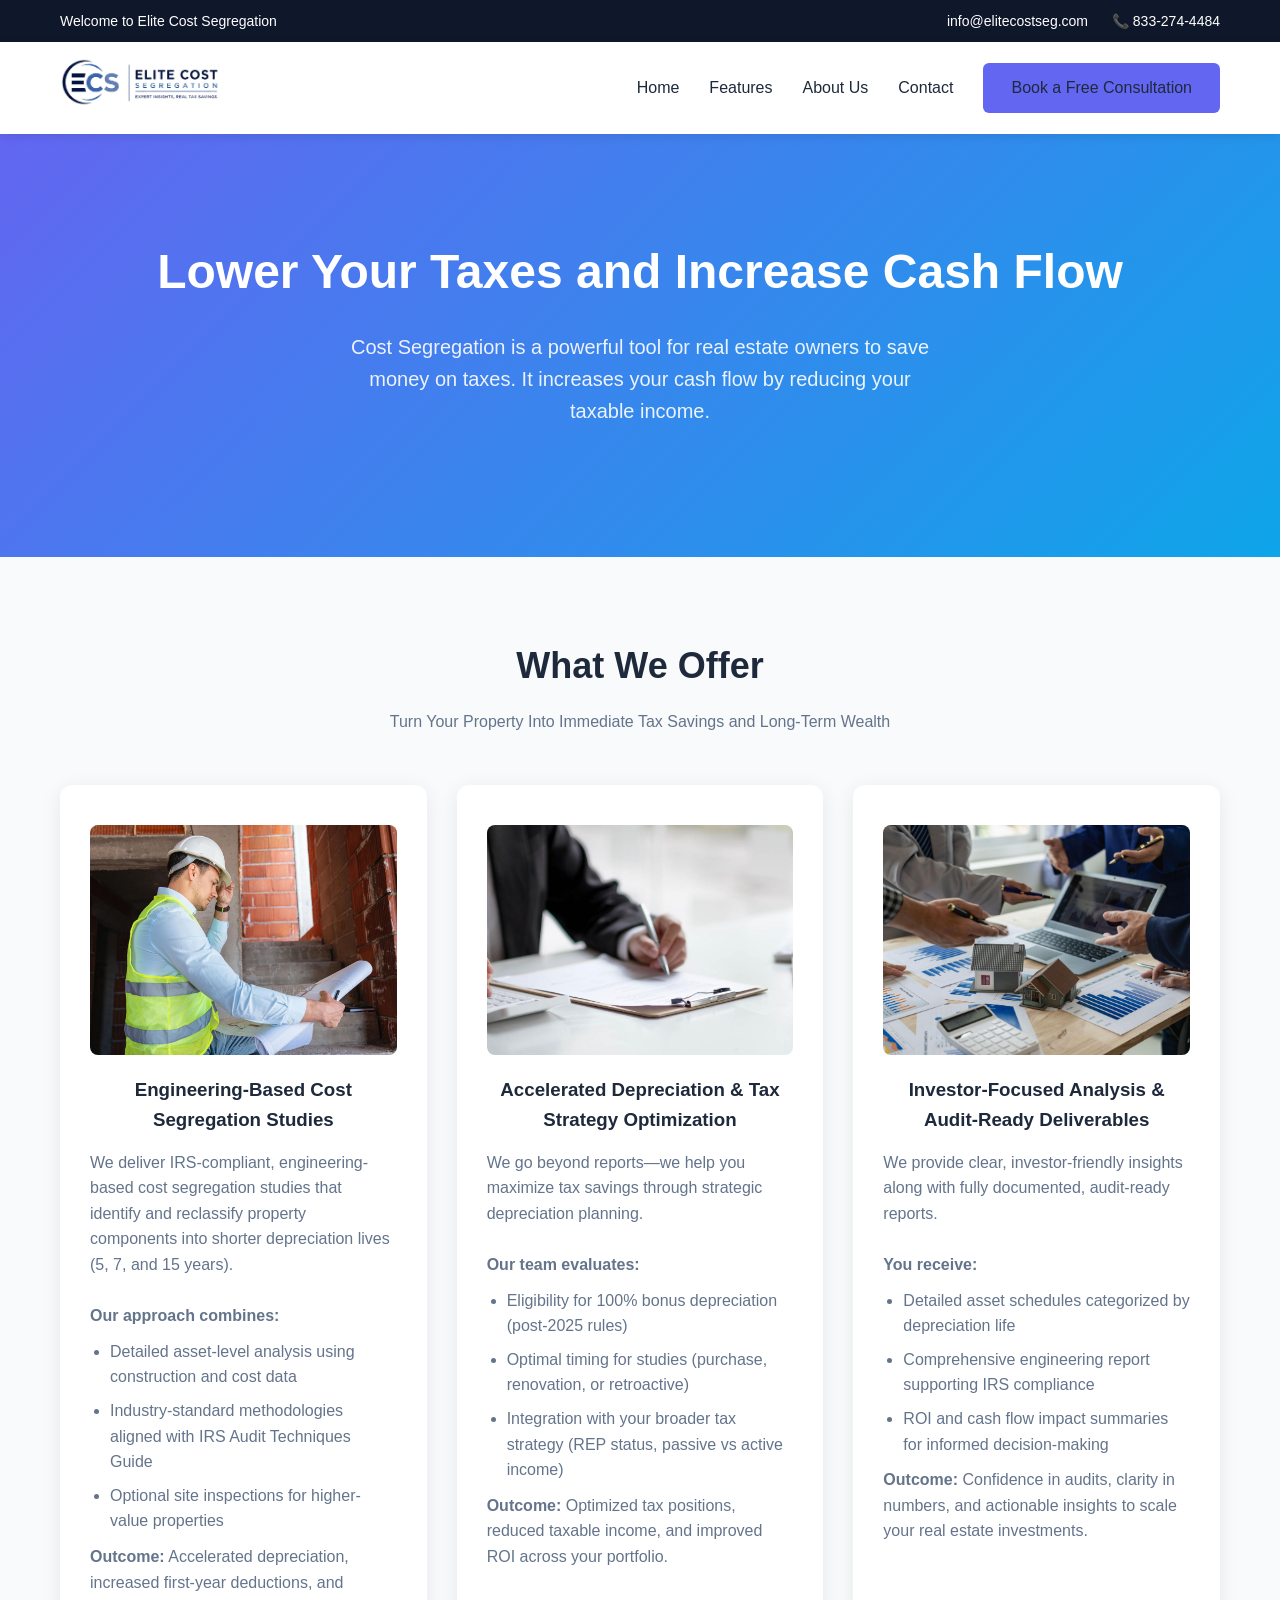
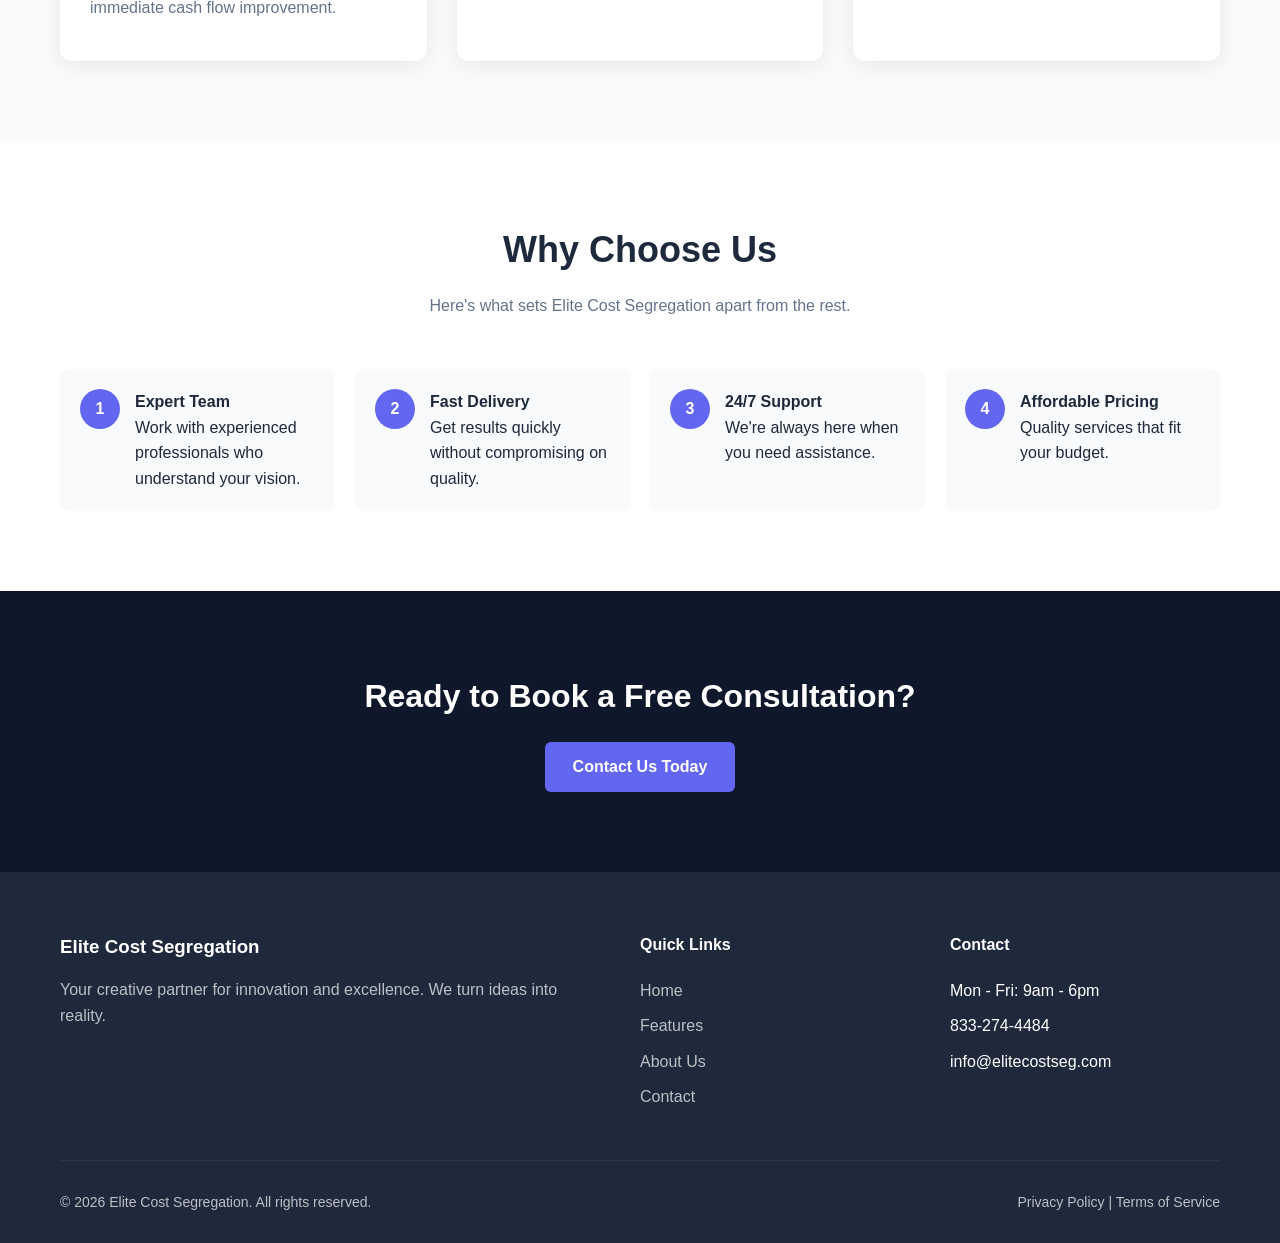
==== commit 47e55409: "added the logo" ====
--- a/index.html
+++ b/index.html
@@ -21,7 +21,7 @@
     <!-- Navigation -->
     <nav class="navbar">
         <div class="container">
-            <a href="index.html" class="logo">Elite Cost Segregation</a>
+            <a href="index.html" class="logo"><img src="ecs_logo_transparent.png" alt="Elite Cost Segregation" class="logo-img"></a>
             <ul class="nav-links">
                 <li><a href="index.html">Home</a></li>
                 <li><a href="#features">Features</a></li>
--- a/styles.css
+++ b/styles.css
@@ -76,6 +76,11 @@
     font-size: 1.5rem;
     font-weight: 700;
     color: var(--primary);
+}
+
+.logo-img {
+    height: 50px;
+    width: auto;
 }
 
 .nav-links {
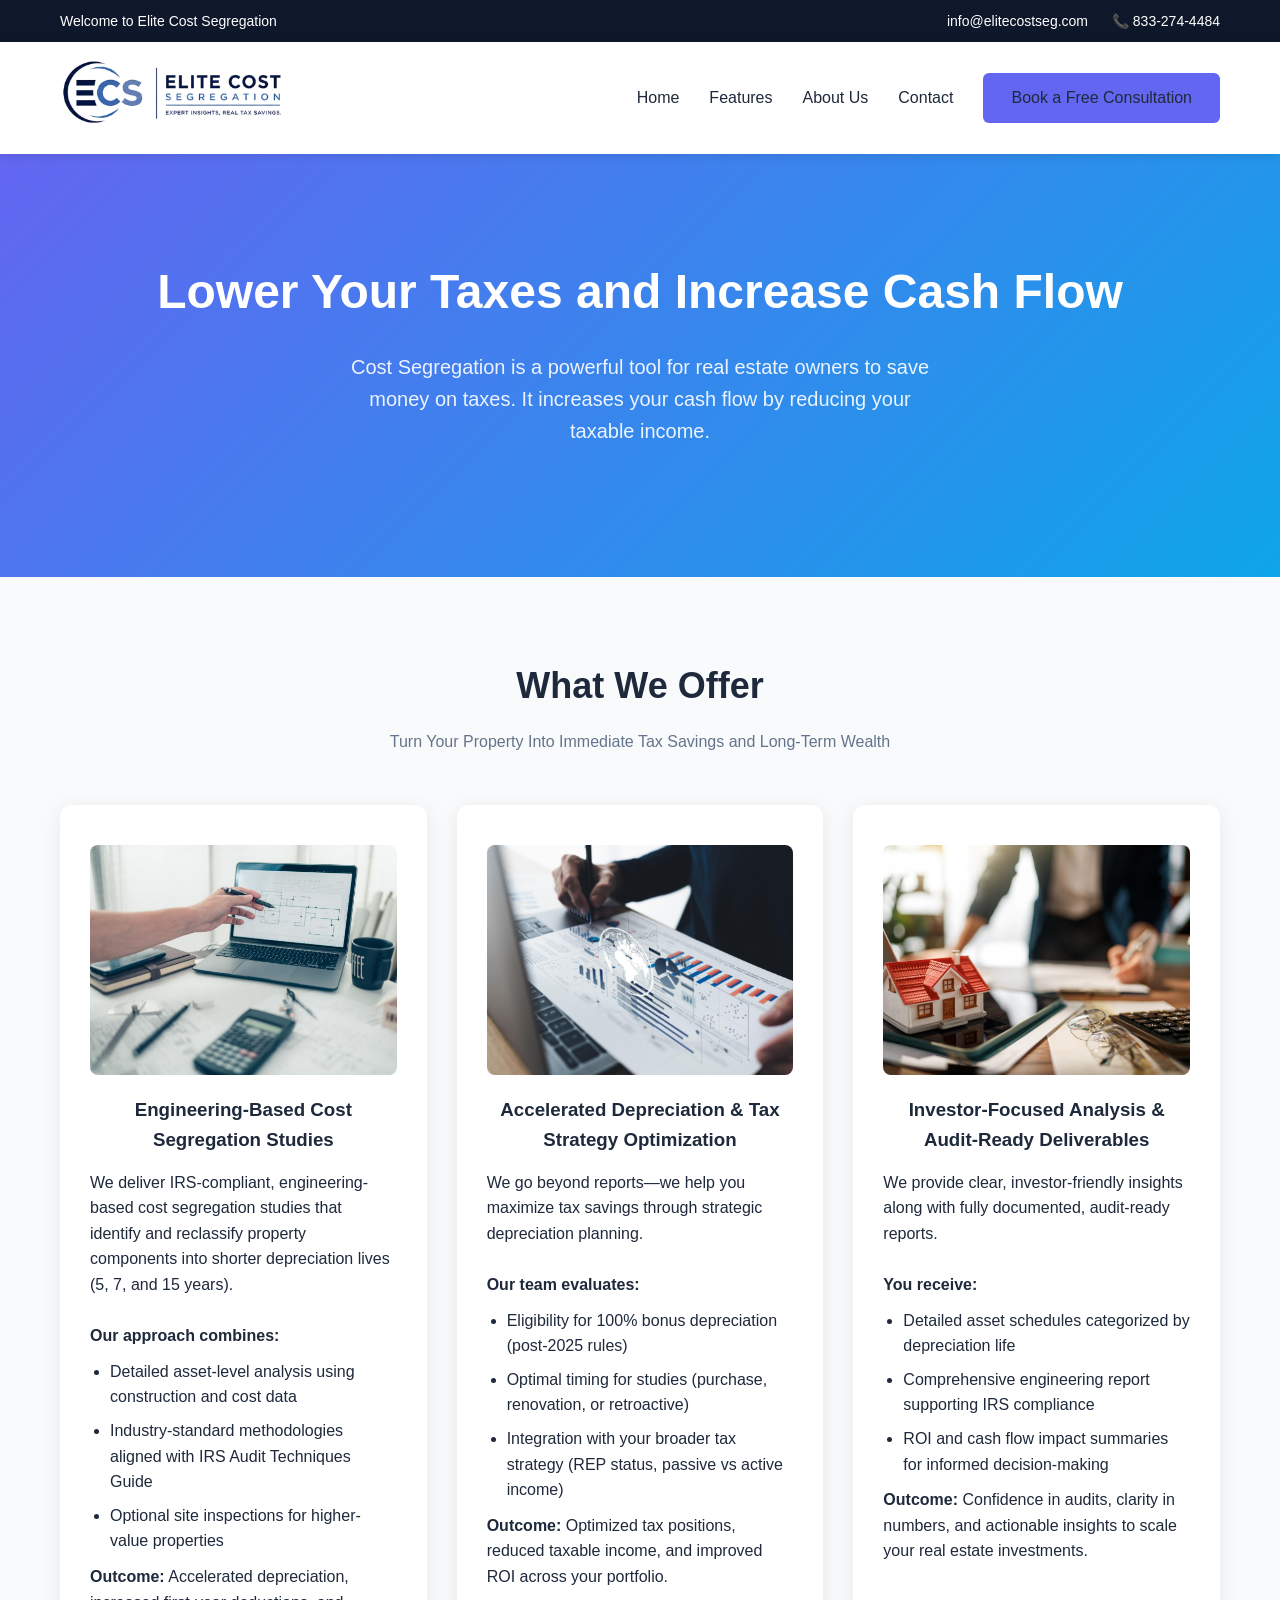
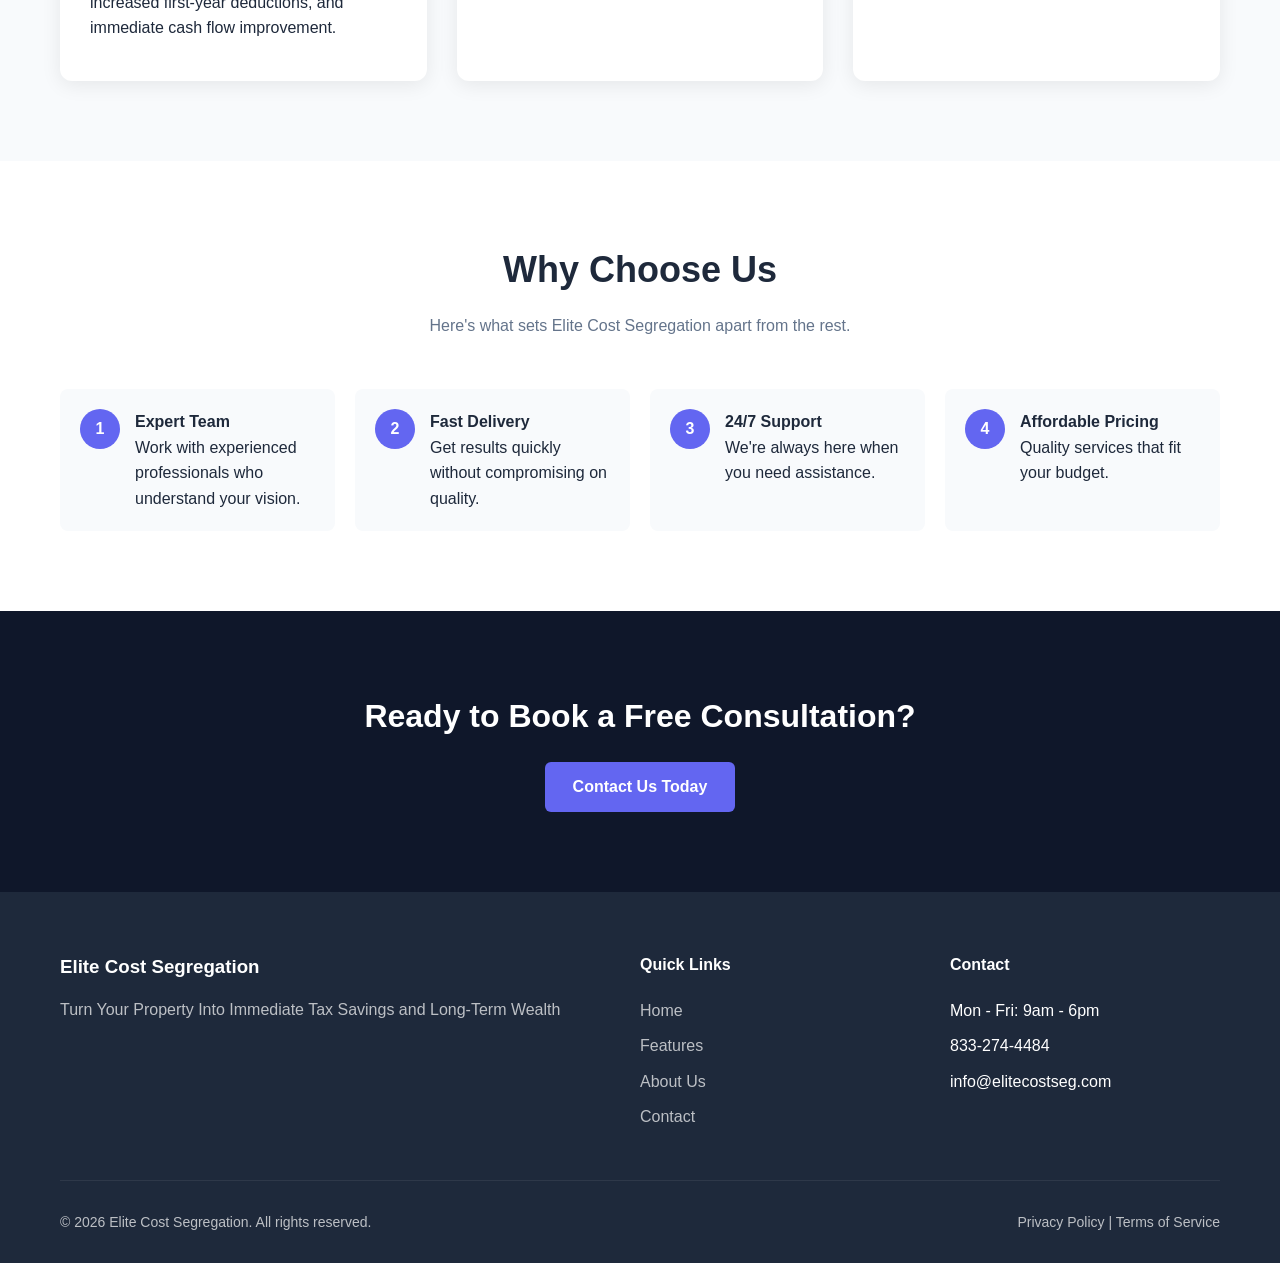
==== commit 552b8f0b: "updated faqs" ====
--- a/index.html
+++ b/index.html
@@ -174,7 +174,7 @@
             <div class="footer-grid">
                 <div class="footer-brand">
                     <h3>Elite Cost Segregation</h3>
-                    <p>Your creative partner for innovation and excellence. We turn ideas into reality.</p>
+                    <p>Turn Your Property Into Immediate Tax Savings and Long-Term Wealth</p>
                 </div>
                 
                 <div>
--- a/styles.css
+++ b/styles.css
@@ -79,7 +79,7 @@
 }
 
 .logo-img {
-    height: 50px;
+    height: 70px;
     width: auto;
 }
 
@@ -276,12 +276,12 @@
 }
 
 .feature-card li {
-    color: var(--gray);
+    color: var(--dark);
     margin-bottom: 8px;
 }
 
 .feature-card p {
-    color: var(--gray);
+    color: var(--dark);
 }
 
 /* Benefits Section */
@@ -618,6 +618,19 @@
     margin: 0 auto;
 }
 
+.faq-group-title {
+    max-width: 800px;
+    margin: 40px auto 15px;
+    font-size: 1.4rem;
+    color: var(--primary);
+    border-bottom: 2px solid var(--primary);
+    padding-bottom: 8px;
+}
+
+.faq-group-title:first-of-type {
+    margin-top: 0;
+}
+
 .faq-item {
     background: var(--white);
     border-radius: 10px;
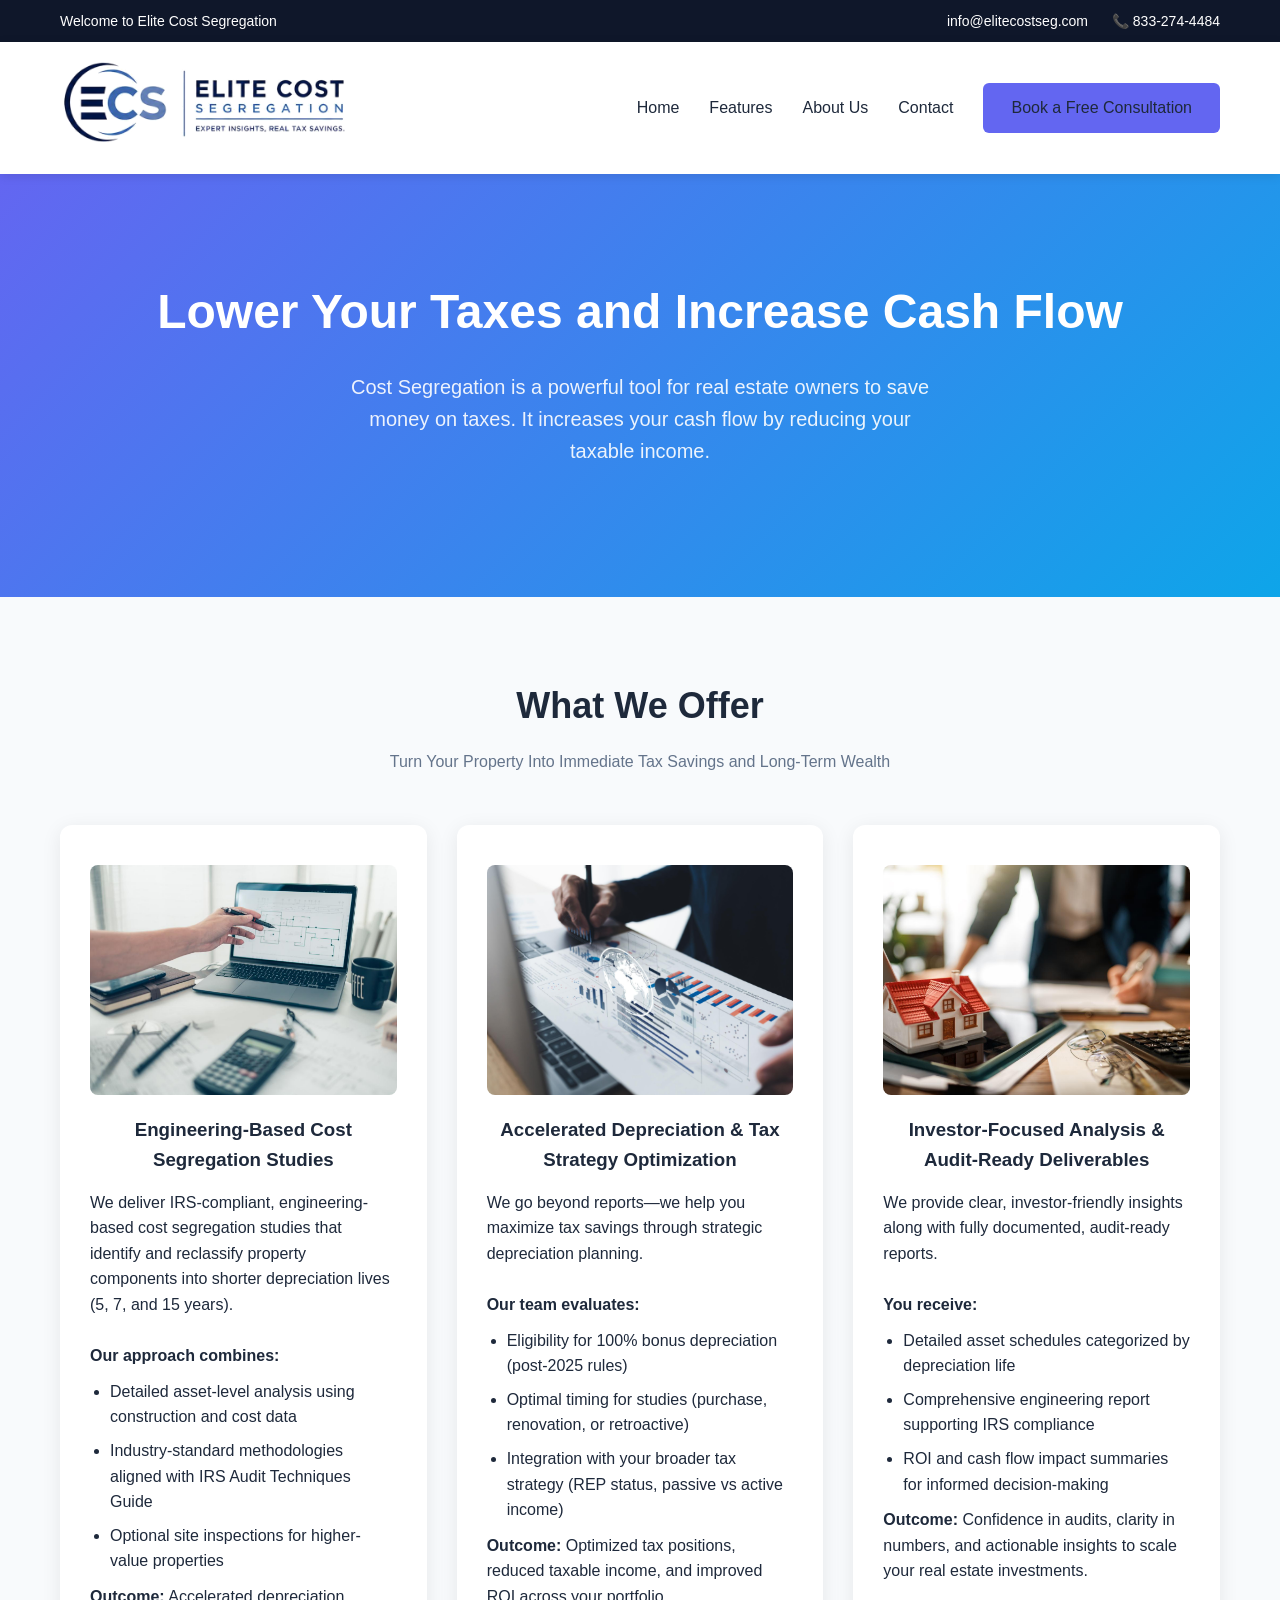
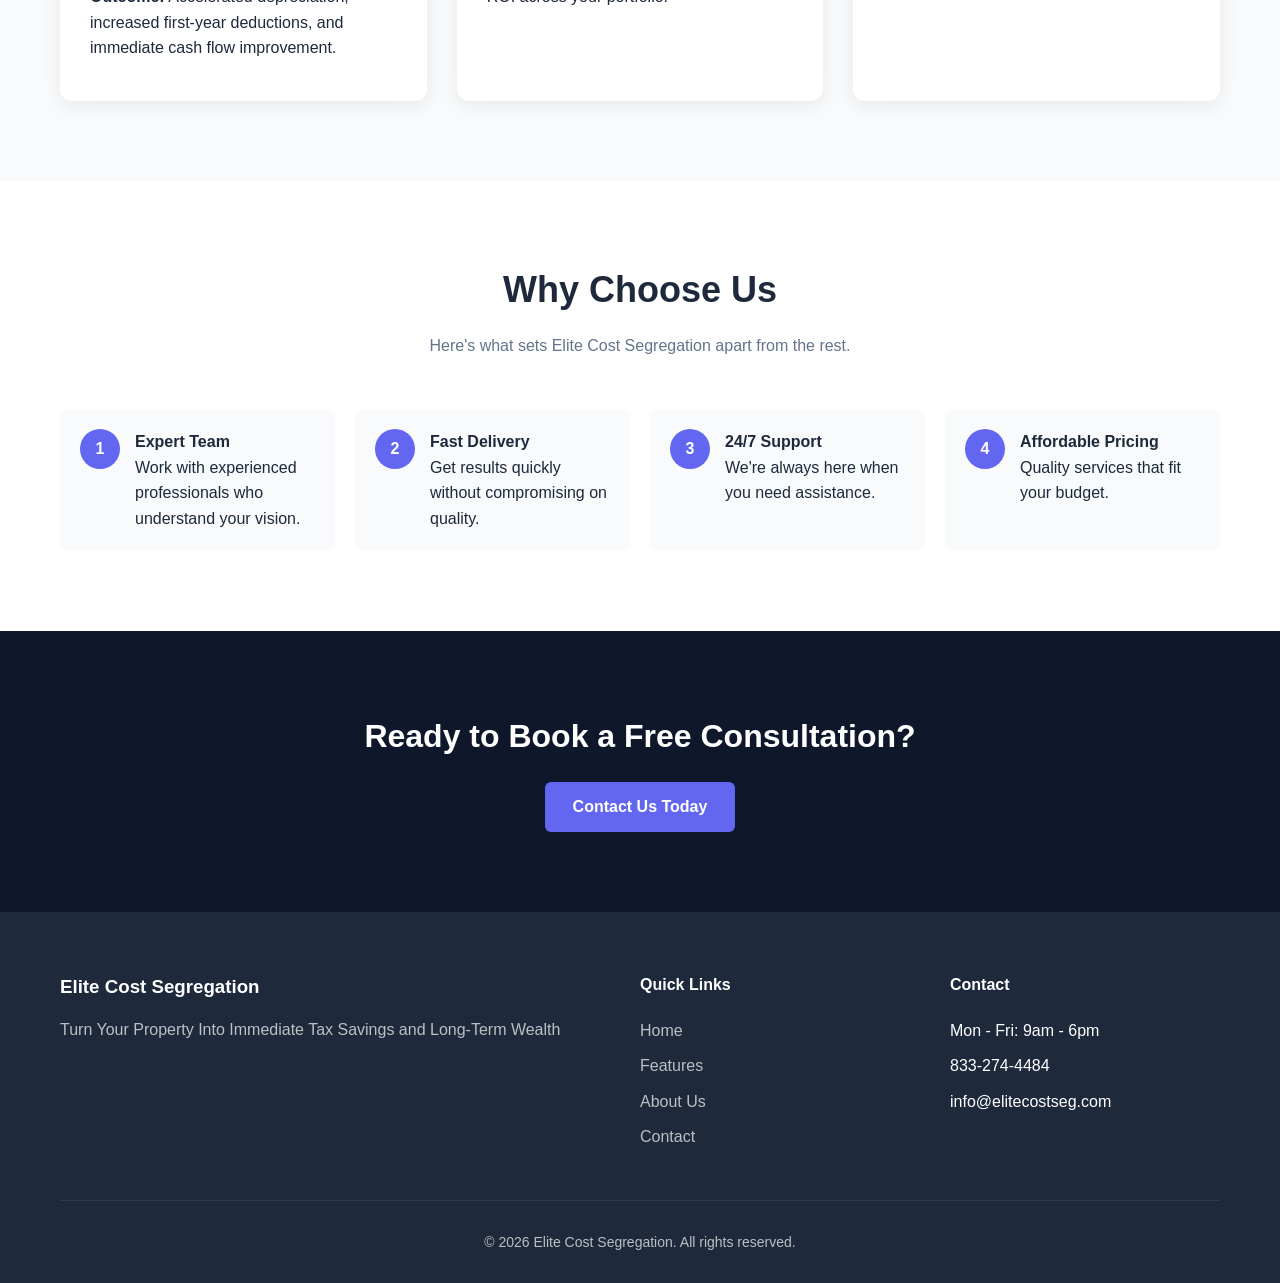
==== commit 303207b6: "udpated footer, removed terms of service, and privacy policy" ====
--- a/index.html
+++ b/index.html
@@ -200,7 +200,6 @@
             
             <div class="footer-bottom">
                 <span>© 2026 Elite Cost Segregation. All rights reserved.</span>
-                <span>Privacy Policy | Terms of Service</span>
             </div>
         </div>
     </footer>
--- a/styles.css
+++ b/styles.css
@@ -79,7 +79,7 @@
 }
 
 .logo-img {
-    height: 70px;
+    height: 90px;
     width: auto;
 }
 
@@ -376,7 +376,7 @@
     border-top: 1px solid rgba(255,255,255,0.1);
     padding-top: 30px;
     display: flex;
-    justify-content: space-between;
+    justify-content: center;
     opacity: 0.7;
     font-size: 0.875rem;
 }
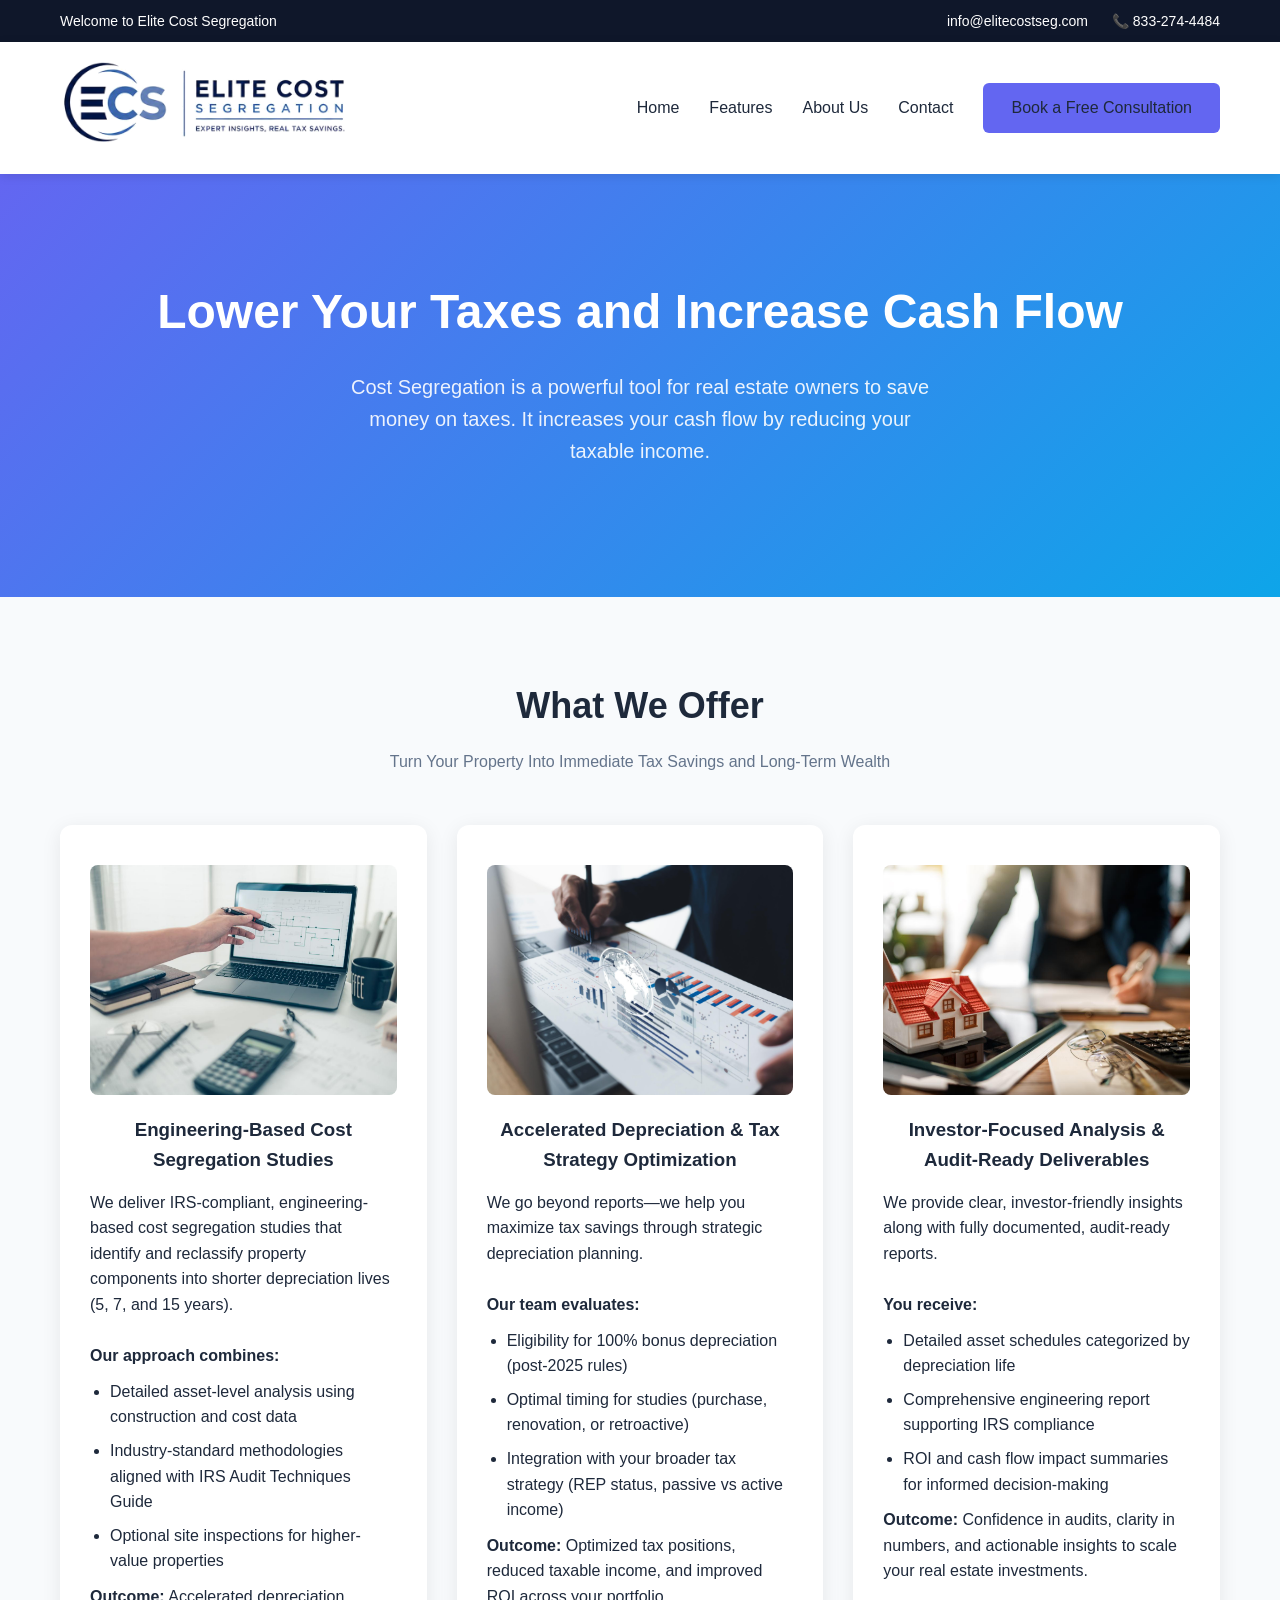
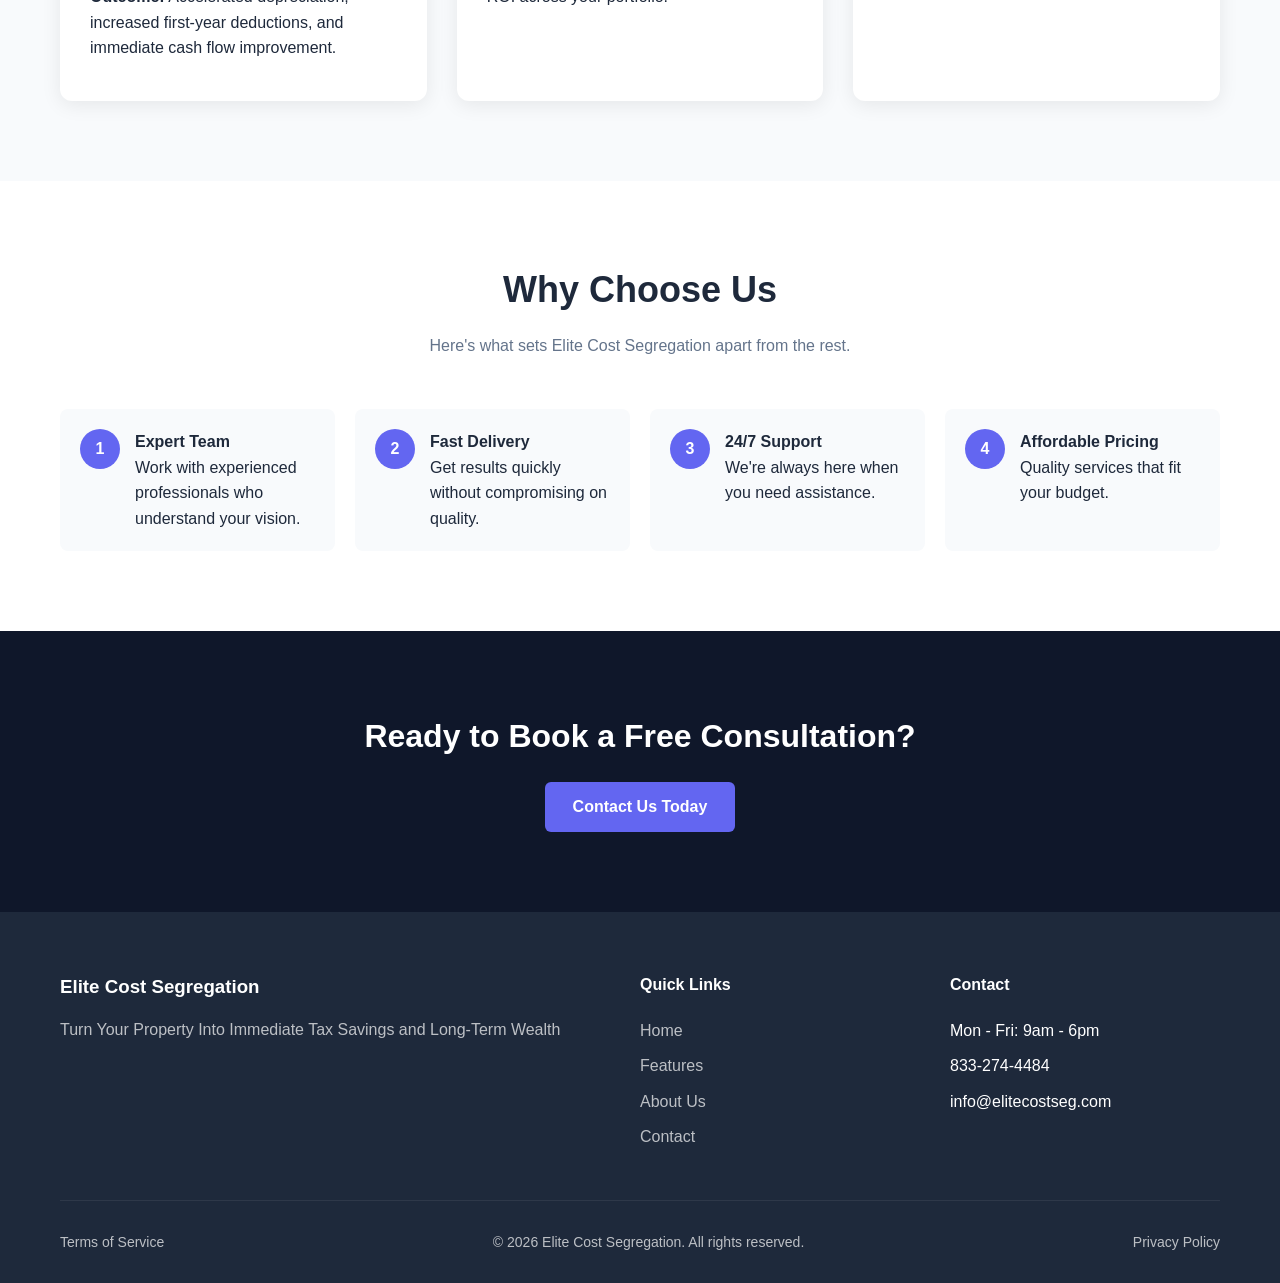
==== commit 8a42f43a: "Terms of usen and privacy policy added" ====
--- a/index.html
+++ b/index.html
@@ -199,7 +199,9 @@
             </div>
             
             <div class="footer-bottom">
+                <span><a href="terms-of-service.html">Terms of Service</a></span>
                 <span>© 2026 Elite Cost Segregation. All rights reserved.</span>
+                <span><a href="privacy-policy.html">Privacy Policy</a></span>
             </div>
         </div>
     </footer>
--- a/styles.css
+++ b/styles.css
@@ -376,7 +376,7 @@
     border-top: 1px solid rgba(255,255,255,0.1);
     padding-top: 30px;
     display: flex;
-    justify-content: center;
+    justify-content: space-between;
     opacity: 0.7;
     font-size: 0.875rem;
 }
@@ -608,6 +608,38 @@
 }
 
 /* FAQ Page */
+/* Legal Pages */
+.legal-content {
+    padding: 70px 0;
+    background: var(--light);
+}
+
+.legal-body {
+    max-width: 800px;
+    margin: 0 auto;
+    line-height: 1.8;
+}
+
+.legal-body h2 {
+    margin-top: 30px;
+    margin-bottom: 10px;
+    color: var(--dark);
+}
+
+.legal-body h3 {
+    margin-top: 20px;
+    margin-bottom: 10px;
+}
+
+.legal-body ul {
+    padding-left: 20px;
+    margin: 10px 0;
+}
+
+.legal-body li {
+    margin-bottom: 5px;
+}
+
 .faq-section {
     padding: 70px 0;
     background: var(--light);
